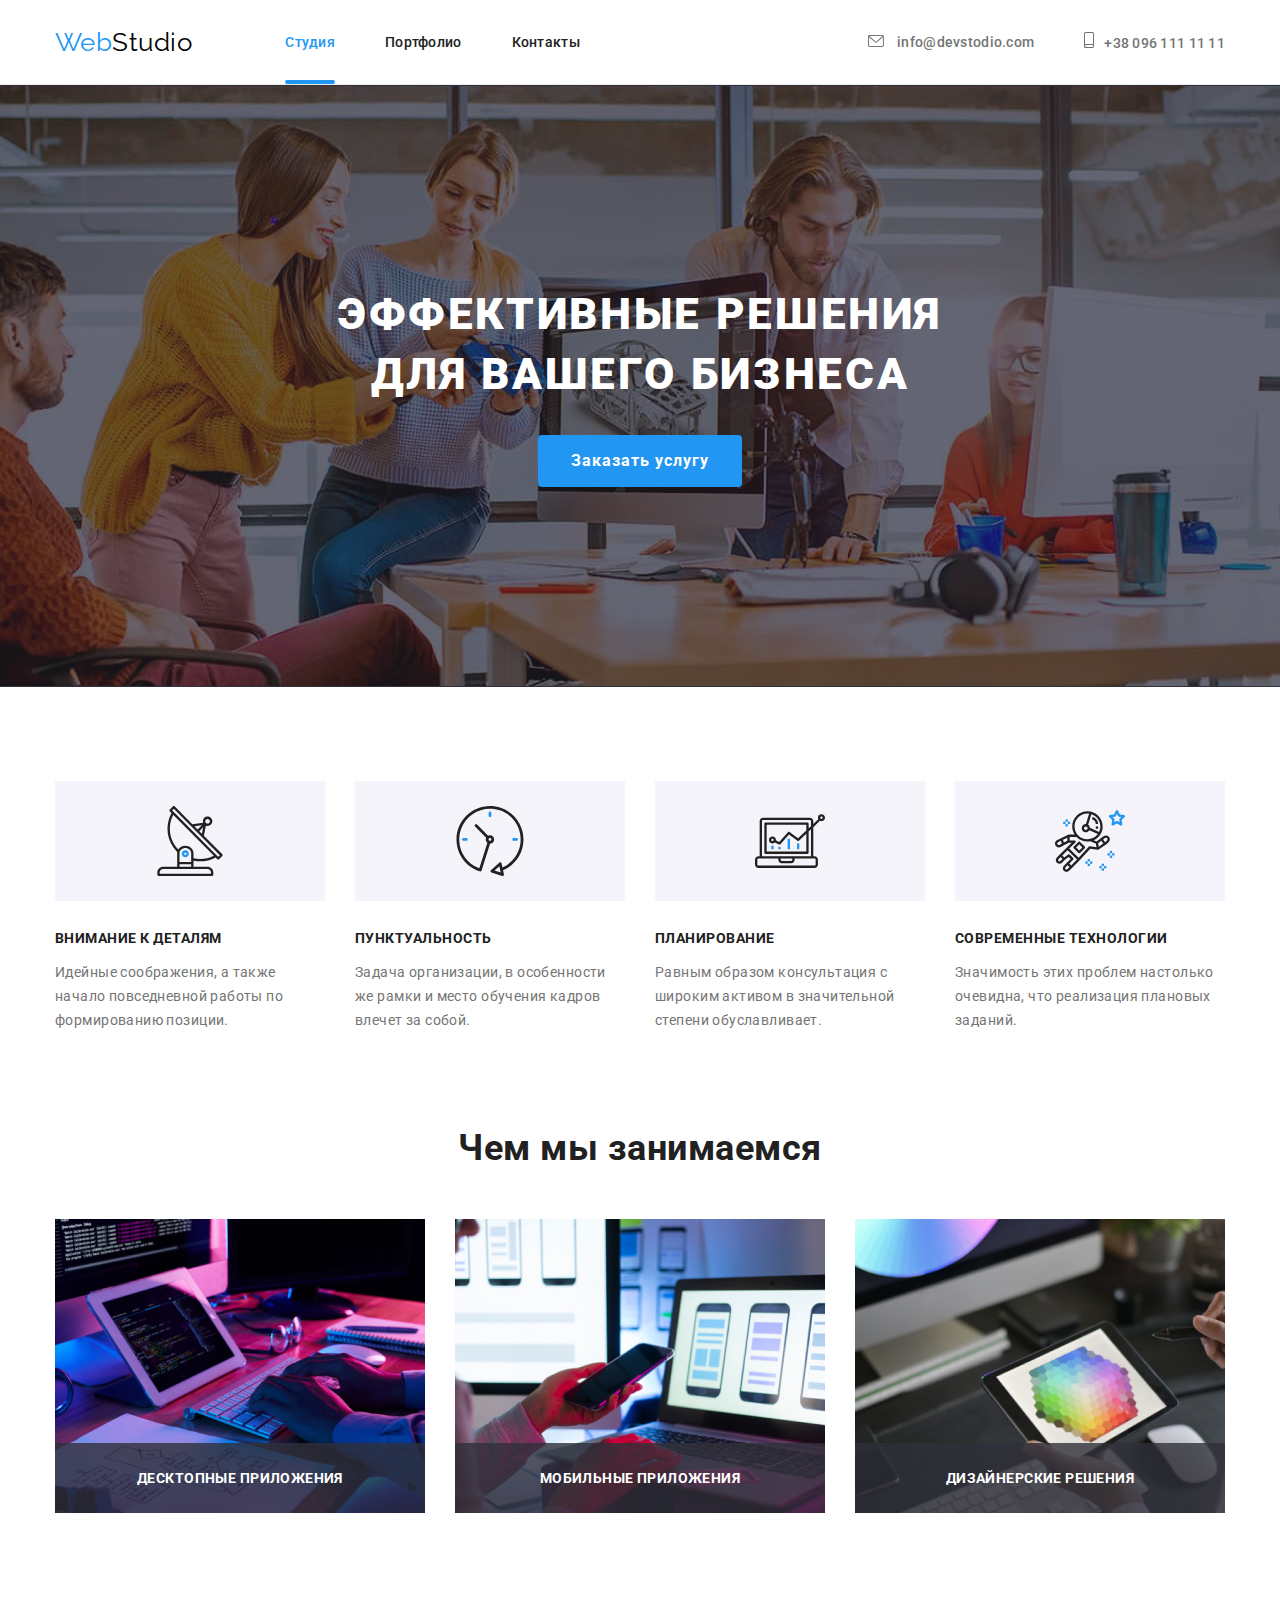
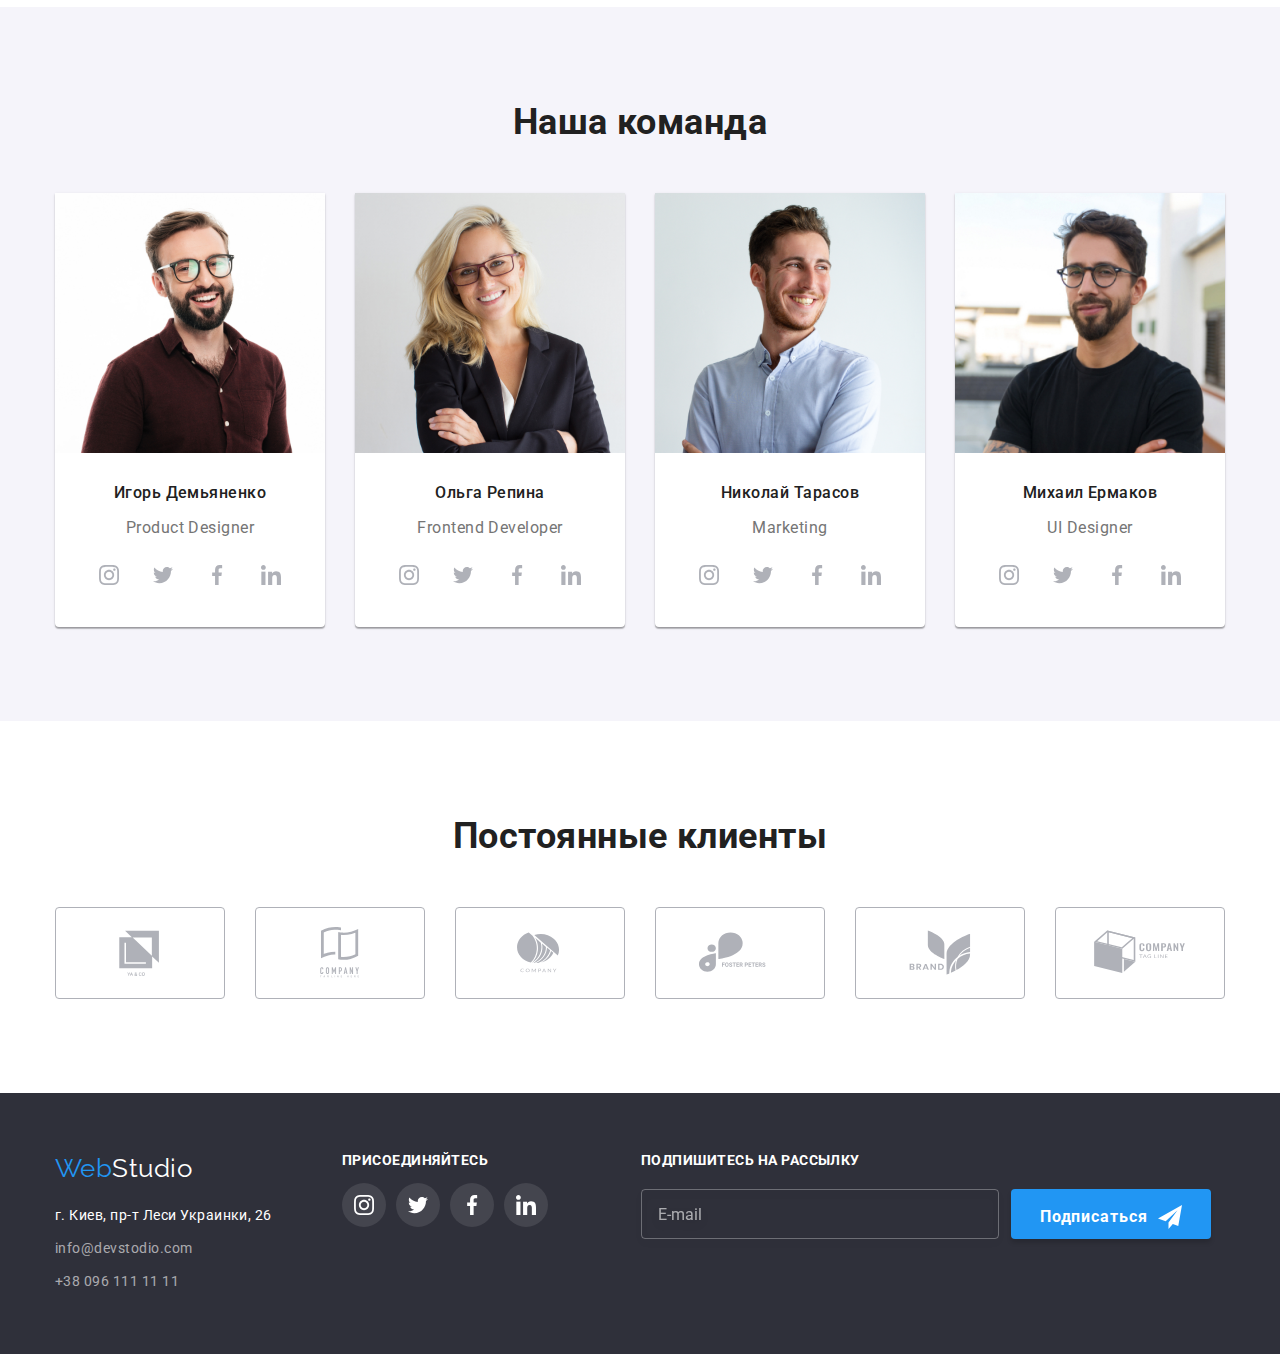
==== index.html @ 355498ec "+base +utils" ====
<!DOCTYPE html>
<html lang="ru">
  <head>
    <meta charset="UTF-8" />
    <meta name="viewport" content="width=device-width, initial-scale=1.0" />
    <title>Web Studio (Version 2.1)</title>
    <link href="https://fonts.googleapis.com/css2?family=Raleway:wght@700&family=Roboto:wght@400;500;700;900&display=swap"
      rel="stylesheet">
      <link rel="stylesheet" href="https://cdnjs.cloudflare.com/ajax/libs/modern-normalize/1.0.0/modern-normalize.min.css">
    <link rel="stylesheet" href="./css/main.min.css" />
  </head>

  <body>
    <header>
      <div class="container header-container">
      <nav class="header-menu">
        <a href="" class="logo">
          <span>Web</span>Studio
        </a>
        
        <ul class="site-nav list">
          <li class="site-nav-link nav-item"><a href="./index.html" class="current">Студия</a></li>
          <li class="site-nav-link nav-item"><a href="./portfolio.html">Портфолио</a></li>
          <li class="site-nav-link nav-item"><a href="">Контакты</a></li>
        </ul>
      </nav>

    <ul class="contacts list">
        <li class="site-nav-link mail">             
          <a class="contacts-link" href="malito:info@devstodio.com"><svg class="icon-envelope">
              <use href="./images/sprite.svg#icon-envelope"></use>
            </svg> info@devstodio.com</a>
               </li>
        <li class= "site-nav-link">          
                 <a class="contacts-link" href="tel:+380961111111"><svg class="icon-smartphone">
                  <use href="./images/sprite.svg#icon-smartphone"></use>
                </svg>+38 096 111 11 11</a></li>
      </ul>
    </div>
    </header>

    <main>      
        <section class="hero">
        <h1 class="hero-title">Эффективные решения для вашего бизнеса</h1>
        <button type="button" class="button" data-modal-open>Заказать услугу</button>
      </section>
      

      <section class="section">
        <div class="container">
        <ul class="card-set list">
          <li class="benefits-item">
            <div class="icon-box-benefits">
            <img class="benefits-icon" src="./images/benefits/antenna.svg">
            </div>
            <h3 class="section-title1">Внимание к деталям</h3>
            <p class="p-benefits">
              Идейные соображения, а также начало повседневной работы по
              формированию позиции.
            </p>
          </li>
          <li class="benefits-item">
            <div class="icon-box-benefits">
             <img class="benefits-icon" src="./images/benefits/clock.svg">
            </div>
            <h3 class="section-title1">Пунктуальность</h3>
            <p class="p-benefits">
              Задача организации, в особенности же рамки и место обучения кадров
              влечет за собой.
            </p>
          </li>
          <li class="benefits-item">
            <div class="icon-box-benefits">
             <img class="benefits-icon" src="./images/benefits/diagram.svg">
            </div>
            <h3 class="section-title1">Планирование</h3>
            <p class="p-benefits">
              Равным образом консультация с широким активом в значительной
              степени обуславливает.
            </p>
          </li>
          <li class="benefits-item">
            <div class="icon-box-benefits">
             <img class="benefits-icon" src="./images/benefits/astronaut.svg">
            </div>
            <h3 class="section-title1">Современные технологии</h3>
            <p class="p-benefits">
              Значимость этих проблем настолько очевидна, что реализация
              плановых заданий.
            </p>
          </li>
        </ul>
      </div>
      </section>

      <section class="section section-about">
        <div class="container">
        <h2 class="section-title">Чем мы занимаемся</h2>
        <ul class="card-set list">
          
          <li class="about-item">
            <img
              src="./images/about/box1.jpg"
              alt="Набирает код"
              width="370"
              height="294"
            />
            <p class="label-about">Десктопные приложения</p>
          </li>
          
          
          
          <li class="about-item">            
            <img
              src="./images/about/box2.jpg"
              alt="Держит телефон"
              width="370"
              height="294"
            />
            <p class="label-about">Мобильные приложения</p>
          </li>
          

          
          <li class="about-item">
            <img
              src="./images/about/box3.jpg"
              alt="Планшет"
              width="370"
              height="294"
            />
            <p class="label-about">Дизайнерские решения</p>
          </li>
          
        </ul>
        </div>
      </section>

      
      <section class="section section-team">
        <div class="our-team container">        
        <h2 class="section-title-team">Наша команда</h2>
        <ul class="card-set list">
          <li class="team-item">
            <img
              src="./images/ourteam/teamcard1.jpg"
              alt="И. Демьяненко"
              width="270"
              height="260"
            />
            <div class="name-list"><h3 class="name" >Игорь Демьяненко</h3>
            <p>Product Designer</p>
            
            <ul class="social-list list">
              <li class="social-list-item"> 
                <a href="" class="social-list-link">
                  <svg class="social-list-icon">
                    <use href="./images/sprite.svg#icon-instagram"></use>
                  </svg>
                </a>
             </li>

              <li class="social-list-item">
                <a href="" class="social-list-link">
                  <svg class="social-list-icon">
                    <use href="./images/sprite.svg#icon-twitter"></use>
                  </svg>
                </a>
              </li>

                <li class="social-list-item">
                  <a href="" class="social-list-link">
                    <svg class="social-list-icon">
                      <use href="./images/sprite.svg#icon-facebook"></use>
                    </svg>
                  </a>
                </li>

                  <li class="social-list-item">
                    <a href="" class="social-list-link">
                      <svg class="social-list-icon">
                        <use href="./images/sprite.svg#icon-linkedin"></use>
                      </svg>
                    </a>
                  </li>
            </ul>

            </div>
          </li>
          <li class="team-item">
            <img
              src="./images/ourteam/teamcard2.jpg"
              alt="О. Репина"
              width="270"
              height="260"
            />
            <div class="name-list"><h3 class="name">Ольга Репина</h3>
            <p>Frontend Developer</p>
            <ul class="social-list list">
              <li class="social-list-item">
                <a href="" class="social-list-link">
                  <svg class="social-list-icon">
                    <use href="./images/sprite.svg#icon-instagram"></use>
                  </svg>
                </a>
              </li>
            
              <li class="social-list-item">
                <a href="" class="social-list-link">
                  <svg class="social-list-icon">
                    <use href="./images/sprite.svg#icon-twitter"></use>
                  </svg>
                </a>
              </li>
            
              <li class="social-list-item">
                <a href="" class="social-list-link">
                  <svg class="social-list-icon">
                    <use href="./images/sprite.svg#icon-facebook"></use>
                  </svg>
                </a>
              </li>
            
              <li class="social-list-item">
                <a href="" class="social-list-link">
                  <svg class="social-list-icon">
                    <use href="./images/sprite.svg#icon-linkedin"></use>
                  </svg>
                </a>
              </li>
            </ul>
            </div>
          </li>
          <li class="team-item">
            <img
              src="./images/ourteam/teamcard3.jpg"
              alt="Н. Тарасов"
              width="270"
              height="260"
            />
            <div class="name-list"><h3 class="name">Николай Тарасов</h3>
            <p>Marketing</p>
            <ul class="social-list list">
              <li class="social-list-item">
                <a href="" class="social-list-link">
                  <svg class="social-list-icon">
                    <use href="./images/sprite.svg#icon-instagram"></use>
                  </svg>
                </a>
              </li>
            
              <li class="social-list-item">
                <a href="" class="social-list-link">
                  <svg class="social-list-icon">
                    <use href="./images/sprite.svg#icon-twitter"></use>
                  </svg>
                </a>
              </li>
            
              <li class="social-list-item">
                <a href="" class="social-list-link">
                  <svg class="social-list-icon">
                    <use href="./images/sprite.svg#icon-facebook"></use>
                  </svg>
                </a>
              </li>
            
              <li class="social-list-item">
                <a href="" class="social-list-link">
                  <svg class="social-list-icon">
                    <use href="./images/sprite.svg#icon-linkedin"></use>
                  </svg>
                </a>
              </li>
            </ul>
            </div>
          </li>
          <li class="team-item">
            <img src="./images/ourteam/teamcard4.jpg" alt="М. Ермаков" width="270" />
            <div class="name-list"><h3 class="name">Михаил Ермаков</h3>
            <p>UI Designer</p>
            <ul class="social-list list">
              <li class="social-list-item">
                <a href="" class="social-list-link">
                  <svg class="social-list-icon">
                    <use href="./images/sprite.svg#icon-instagram"></use>
                  </svg>
                </a>
              </li>
            
              <li class="social-list-item">
                <a href="" class="social-list-link">
                  <svg class="social-list-icon">
                    <use href="./images/sprite.svg#icon-twitter"></use>
                  </svg>
                </a>
              </li>
            
              <li class="social-list-item">
                <a href="" class="social-list-link">
                  <svg class="social-list-icon">
                    <use href="./images/sprite.svg#icon-facebook"></use>
                  </svg>
                </a>
              </li>
            
              <li class="social-list-item">
                <a href="" class="social-list-link">
                  <svg class="social-list-icon">
                    <use href="./images/sprite.svg#icon-linkedin"></use>
                  </svg>
                </a>
              </li>
            </ul>
            </div>
          </li>
        </ul>
      </div>
      </section>

      <section class="section clients">
        <div class="container">
          <h2 class="section-title">Постоянные клиенты</h2>
          
          <div class="clients-logo">
              <a href="" class="link link-clients">
                <svg class="icon-logo-clients">
                  <use href="./images/sprite.svg#icon-logo"></use>
                </svg>
              </a>
            
              <a href="" class="link link-clients">
                <svg class="icon-logo-clients">
                  <use href="./images/sprite.svg#icon-logo-1"></use>
                </svg>
              </a>

              <a href="" class="link link-clients">
                <svg class="icon-logo-clients">
                  <use href="./images/sprite.svg#icon-logo-2"></use>
                </svg>
              </a>

              <a href="" class="link link-clients">
                <svg class="icon-logo-clients">
                  <use href="./images/sprite.svg#icon-logo-3"></use>
                </svg>
              </a>

              <a href="" class="link link-clients">
                <svg class="icon-logo-clients">
                  <use href="./images/sprite.svg#icon-logo-4"></use>
                </svg>
              </a>

              <a href="" class="link link-clients">
                <svg class="icon-logo-clients">
                  <use href="./images/sprite.svg#icon-logo-5"></use>
                </svg>
              </a>
          </div>
        </div>
      </section>
    
    </main>

    <footer class="footer">
      <div class="container container-footer">     
       
        <div class="footer-contacts">     
        <a href="" class="logo-footer">
        <span>Web</span>Studio
    </a>
      <address class="contacts-footer">
        <a href="https://goo.gl/maps/frjreKLphZ5ABXnr6" target="_blank" class="map">г. Киев, пр-т Леси Украинки, 26</a> 
        <a href="mailto:info@devstodio.com" class="mail mail-footer" >info@devstodio.com</a> 
        <a href="tel:+380961111111" class="tel">+38 096 111 11 11</a>
      </address>  
      </div>

      <div class="join">
        <h3 class="section-title1 title-footer">Присоединяйтесь</h3>

        <ul class="social-list list">
          <li class="social-list-item">
            <a href="" class="social-list-link social-list-link-dark">
              <svg class="social-list-icon social-list-icon-dark">
                <use href="./images/sprite.svg#icon-instagram"></use>
              </svg>
            </a>
          </li>
        
          <li class="social-list-item">
            <a href="" class="social-list-link social-list-link-dark">
              <svg class="social-list-icon social-list-icon-dark">
                <use href="./images/sprite.svg#icon-twitter"></use>
              </svg>
            </a>
          </li>
        
          <li class="social-list-item">
            <a href="" class="social-list-link social-list-link-dark">
              <svg class="social-list-icon social-list-icon-dark">
                <use href="./images/sprite.svg#icon-facebook"></use>
              </svg>
            </a>
          </li>
        
          <li class="social-list-item">
            <a href="" class="social-list-link social-list-link-dark">
              <svg class="social-list-icon social-list-icon-dark">
                <use href="./images/sprite.svg#icon-linkedin"></use>
              </svg>
            </a>
          </li>
        </ul>
      </div>

    <div class="sign">
      <form action="#" class="sign-form">
        <p class="sign-title title-footer section-title1 ">Подпишитесь на рассылку</p>
          
        <div class="wrapper-sign-input-btn">
        <input type="email" name="user-email" class="sign-form-input" placeholder="E-mail" required minlength="2">

        <button type="submit" class="sign-form-btn"><span class="sign-form-btn-wrapper">Подписаться
        <svg class="sign-icon">
          <use href="./images/sprite.svg#icon-send"></use>
        </svg>
        </span>
        </button>   
        </div>
      </form>

    </div>
    </div>  
  </footer>

<div class="backdrop is-hidden" data-modal>
  <div class="modal">
    <button type="button" class="modal-close-btn" data-modal-close>
      <svg class="icon-close">
        <use href="./images/sprite.svg#icon-closeblack"></use>
      </svg>
    </button>

    <form action="#" class="modal-form">
      <p class="modal-form-title">Оставьте свои данные, мы вам перезвоним</p>
      
      <label class="modal-form-field">
        Имя
        <span class="modal-form-input-wrapper">
        <input type="text" name="user-name" class="modal-form-input" required
                            minlength="2">
        <svg class="modal-form-icon">
          <use href="./images/sprite.svg#icon-person-black"></use>
        </svg>
        </span>
      </label>

        <label class="modal-form-field">
          Телефон
          <span class="modal-form-input-wrapper">
          <input type="tel" name="user-tel" class="modal-form-input" pattern="[0-9]{3}-[0-9]{3}-[0-9]{2}-[0-9]{2}" title="096-999-99-99" required>
          <svg class="modal-form-icon">
            <use href="./images/sprite.svg#icon-phone-black"></use>
          </svg>
          </span>         
        </label>

        <label class="modal-form-field">
          Почта
          <span class="modal-form-input-wrapper">
          <input type="email" name="user-mail" class="modal-form-input" required>
          <svg class="modal-form-icon">
            <use href="./images/sprite.svg#icon-email-black"></use>
          </svg>
          </span>
        </label>

        <label class="modal-form-field"> 
          Комментарий
          <textarea name="user-comment" class="modal-form-comment" placeholder="Введите текст"></textarea>
        </label>

        <input type="checkbox" name="user-policy" class="modal-form-check visually-hidden" id="user-policy" required>
        <label for="user-policy" class="modal-form-checkbox-desc">Соглашаюсь с рассылкой и принимаю <a href="" class="modal-form-checkbox-link">Условия договора</a></label>

        <button type="submit" class="modal-form-btn">Отправить</button>
 
    </form>
  </div>
</div>

  <script src="./js/modal.js"></script>

  </body>
</html>
---- css/main.min.css ----
:root{--primary-text-color: #757575;--title-text-color: #212121;--accent-color: #2196f3;--white-color-text: #ffffff;--primary-bg: #ffffff;--secondary-bg: #f5f4fa;--dark-bg: #2f303a}.visually-hidden{position:absolute !important;clip:rect(1px 1px 1px 1px);clip:rect(1px, 1px, 1px, 1px);padding:0 !important;border:0 !important;height:1px !important;width:1px !important;overflow:hidden}html{box-sizing:border-box}*,*::after,*::before{box-sizing:inherit}h1,h2,h3,h4,h5,h6,p{margin-top:0}p{margin-bottom:20px}p:last-child{margin-bottom:0}ul,ol{margin-top:0;margin-bottom:0;padding-left:0}img{display:block;max-width:100%;height:auto}body{background-color:var(--primary-bg);color:var(--title-text-color);font-family:"Roboto", sans-serif;letter-spacing:0.03em;text-decoration:none;margin:0}.link{text-decoration:none}.list{list-style:none;padding:0;margin:0}.section{color:var(--primary-text-color);padding-bottom:94px;padding-top:94px}.container{margin-left:auto;margin-right:auto;width:1200px;padding-left:15px;padding-right:15px}header{background-color:var(--white-color-text);border-bottom:1px solid #ececec}.header-container{display:flex;align-items:center}.header-menu{display:flex;align-items:center}.logo{display:inline-block;margin-right:93px;padding-top:24px;padding-bottom:24px;color:#000000;font-family:"Raleway", sans-serif;font-size:26px;line-height:1.19;text-decoration:none}span{color:var(--accent-color)}.list a{list-style:none;text-decoration:none}.site-nav{display:flex}.site-nav a{color:var(--title-text-color);font-style:normal;font-weight:500;font-size:14px;line-height:1.14;letter-spacing:0.02em;text-decoration:none;transition:color 250ms cubic-bezier(0.4, 0, 0.2, 1)}.site-nav-link{padding-top:32px;padding-bottom:32px;position:relative}.nav-item:not(:last-child){margin-right:50px}.current::after{content:"";display:block;position:absolute;width:100%;height:4px;left:0;bottom:-34px;background:var(--accent-color);border-radius:2px}.site-nav .current{color:var(--accent-color);position:relative}.site-nav a:hover,.site-nav a:focus{color:var(--accent-color)}.contacts{display:flex;align-items:center;margin-left:auto}.mail{margin-right:50px}.contacts-link{color:var(--primary-text-color);font-weight:500;font-size:14px;line-height:1.14;letter-spacing:0.02em;text-decoration:none;transition:color 250ms cubic-bezier(0.4, 0, 0.2, 1)}.contacts-link:hover,.contacts-link:focus{color:var(--accent-color)}.icon-smartphone{margin-right:10px;width:10px;height:16px;fill:currentColor}.icon-envelope{margin-right:10px;width:16px;height:12px;fill:currentColor}.hero{background-color:var(--dark-bg);background-image:linear-gradient(0deg, rgba(47,48,58,0.4), rgba(47,48,58,0.4)),url(../images/imgbghero.jpg);background-repeat:no-repeat;background-position:center;color:var(--white-color-text);font-weight:900;font-size:44px;line-height:1.36;text-align:center;letter-spacing:0.06em;text-transform:uppercase;padding-top:200px;padding-bottom:200px}.hero-title{font-weight:900;font-size:44px;line-height:1.36;display:inline-flex;margin-top:0px;margin-bottom:30px;width:696px;letter-spacing:0.06em}.button{color:var(--white-color-text);background-color:var(--accent-color);font-family:inherit;font-weight:700;font-size:16px;line-height:1.87;display:block;margin:0 auto;align-items:center;text-align:center;letter-spacing:0.06em;cursor:pointer;border:1px solid transparent;border-radius:4px;padding:10px 32px}.icon-box-benefits{display:flex;align-items:center;justify-content:center;width:270px;height:120px;background-color:#f5f4fa;margin-bottom:30px}.benefits-icon{width:70px;height:70px}.card-set{display:flex;flex-wrap:wrap;margin-left:-30px;margin-top:-30px;padding:0;list-style:none}.benefits-item{margin-left:30px;margin-top:30px;flex-basis:calc((100% - 120px) / 4)}.section{color:var(--primary-text-color);padding-bottom:94px;padding-top:94px}.about-item{flex-basis:calc((100% - 90px) / 3);position:relative;margin-left:30px;margin-top:30px}.label-about{display:flex;align-items:center;justify-content:center;width:100%;height:70px;background:rgba(47,48,58,0.8);bottom:0;position:absolute;font-family:"Roboto";font-style:normal;font-weight:bold;font-size:14px;line-height:16px;text-align:center;letter-spacing:0.03em;text-transform:uppercase;color:var(--white-color-text)}.section-about{padding-top:0}.section-title1{color:var(--title-text-color);font-weight:700;font-size:14px;line-height:1.14;text-transform:uppercase}.team-item{margin-left:30px;margin-top:30px;flex-basis:calc((100% - 120px) / 4);background-color:#fff;box-shadow:0px 1px 3px rgba(0,0,0,0.12),0px 1px 1px rgba(0,0,0,0.14),0px 2px 1px rgba(0,0,0,0.2);border-radius:0px 0px 4px 4px}.p-benefits{font-family:"Roboto";font-size:14px;line-height:1.71;margin-bottom:0;letter-spacing:0.03em}.section-title,.section-title-team{color:var(--title-text-color);font-weight:700;font-size:36px;line-height:1.17;text-align:center;margin-bottom:50px}.section-team{background-color:var(--secondary-bg)}.name{color:var(--title-text-color);font-weight:500;font-size:16px;line-height:1.19;text-align:center}.our-team p{font-size:16px;line-height:1.19;text-align:center;margin-bottom:16px}.name-list{padding-top:30px;padding-bottom:30px}.social-list{display:flex;justify-content:center}.social-list-item{width:44px;height:44px}.social-list-item:not(:last-child){margin-right:10px}.social-list-link{display:flex;justify-content:center;align-items:center;width:44px;height:44px;border-radius:50%;background-color:#ffffff;transition:background-color 250ms cubic-bezier(0.4, 0, 0.2, 1)}.social-list-icon{width:20px;height:20px;fill:#afb1b8}.social-list-link:hover,.social-list-link:focus{background-color:var(--accent-color)}.social-list-link:hover .social-list-icon,.social-list-link:focus .social-list-icon{fill:var(--white-color-text)}.clients-logo{display:flex;justify-content:space-between}.icon-logo-clients{display:flex;width:170px;height:92px;align-items:center;border:1px solid #afb1b8;box-sizing:border-box;border-radius:4px;fill:#afb1b8;padding:16px 32px;transition:border-color 250ms cubic-bezier(0.4, 0, 0.2, 1),fill 250ms cubic-bezier(0.4, 0, 0.2, 1)}.link-clients:hover .icon-logo-clients,.link-clients:focus .icon-logo-clients{fill:var(--accent-color);border:1px solid var(--accent-color)}.footer{background-color:var(--dark-bg);color:var(--white-color-text);padding-top:60px;padding-bottom:60px}.container-footer{display:flex}.footer-contacts{margin-right:70px}.map{color:#ffffff}.contacts-footer a{font-size:14px;line-height:1.71;text-decoration:none;font-style:normal;list-style:none;display:block}.mail,.tel{color:rgba(255,255,255,0.6)}.mail-footer{margin-bottom:9px;margin-top:9px}.logo-footer{display:inline-block;margin-bottom:20px;color:var(--white-color-text);font-family:"Raleway", sans-serif;font-size:26px;line-height:1.19;text-decoration:none}.title-footer{color:var(--white-color-text)}.social-list-link-dark{background:rgba(255,255,255,0.1);transition:background-color 250ms cubic-bezier(0.4, 0, 0.2, 1)}.social-list-icon-dark{fill:#ffffff}.sign{margin-left:93px}.sign-forum{display:flex;align-items:center;justify-content:center}.sign-form-input{width:358px;height:50px;background-color:transparent;border:1px solid rgba(255,255,255,0.3);box-sizing:border-box;filter:drop-shadow(0px 4px 4px rgba(0,0,0,0.15));border-radius:4px;padding-left:16px;color:rgba(255,255,255,0.6);cursor:pointer;transition:border-color 250ms cubic-bezier(0.4, 0, 0.2, 1)}.sign-form-input::placeholder{color:rgba(255,255,255,0.6)}.sign-form-input:focus{outline:none;border-color:var(--accent-color)}.sign-form-btn{width:200px;height:50px;background:var(--accent-color);box-shadow:0px 4px 4px rgba(0,0,0,0.15);border-radius:4px;border-color:transparent;cursor:pointer;margin-left:12px}.wrapper-sign-input-btn{display:flex;align-items:center;justify-content:center}.sign-form-btn-wrapper{font-family:"Roboto";font-weight:bold;font-size:16px;line-height:1.87;letter-spacing:0.06em;color:#ffffff;padding:10px;display:flex;align-items:center;justify-content:center}.sign-icon{width:24px;height:24px;fill:#ffffff;margin-left:10px}.button-item:not(:last-child){margin-right:8px}.filter{list-style:none;margin-bottom:50px;display:flex;justify-content:center}.examples-item{margin-left:30px;margin-top:30px;flex-basis:calc((100% - 90px) / 3);transition:filter 250ms cubic-bezier(0.4, 0, 0.2, 1)}.examples-item:hover,.examples-item:focus{filter:drop-shadow(0px 4px 4px rgba(0,0,0,0.25))}.examples-text{padding:24px 20px;background:#ffffff;border:1px solid #eeeeee;box-sizing:border-box;border-top:none}.button-filter{padding:6px 22px;font-family:Roboto;font-style:normal;color:var(--title-text-color);background-color:var(--secondary-bg);font-weight:500;font-size:16px;line-height:1.62;text-align:center;letter-spacing:0.03em;border-radius:4px;border:1px solid transparent;cursor:pointer;transition:background-color 250ms cubic-bezier(0.4, 0, 0.2, 1),filter 250ms cubic-bezier(0.4, 0, 0.2, 1)}.button-filter:hover,.button-filter:focus{color:var(--white-color-text);background-color:var(--accent-color)}.button-filter:hover,.button-filter:focus{filter:drop-shadow(0px 4px 4px rgba(0,0,0,0.25))}.examples-title{color:var(--title-text-color);font-weight:700;font-size:18px;line-height:2;letter-spacing:0.06em;margin:0}.p-title{color:var(--primary-text-color);font-size:16px;line-height:1.87}.examples-wrapper{position:relative;overflow:hidden}.overlay-examples{position:absolute;top:0;left:0;width:100%;height:100%;overflow:auto;padding:63px 24px;font-size:18px;line-height:1.56;letter-spacing:0.03em;transform:translateY(100%);transition:transform 250ms linear;color:#ffffff;background:rgba(33,150,243,0.9)}.examples-wrapper-list:hover .overlay-examples,.examples-wrapper-list:focus .overlay-examples{transform:translateY(0%)}.backdrop{position:fixed;top:0;left:0;z-index:100;width:100vw;height:100vh;background:rgba(0,0,0,0.2);transition:opacity 250ms cubic-bezier(0.4, 0, 0.2, 1),visibility 250ms cubic-bezier(0.4, 0, 0.2, 1)}.modal{position:absolute;top:50%;left:50%;transform:translate(-50%, -50%);width:528px;min-height:581px;padding:40px;background:#ffffff;box-shadow:0px 1px 3px rgba(0,0,0,0.12),0px 1px 1px rgba(0,0,0,0.14),0px 2px 1px rgba(0,0,0,0.2);border-radius:4px}.modal-close-btn{position:absolute;top:8px;right:8px;width:30px;height:30px;border-radius:50%;border:1px solid rgba(0,0,0,0.1);background-color:transparent;cursor:pointer;padding:0;filter:drop-shadow(0px 4px 4px rgba(0,0,0,0.25));display:flex;align-items:center;justify-content:center}.icon-close{width:18px;height:18px;transition:fill 250ms cubic-bezier(0.4, 0, 0.2, 1)}.icon-close:hover,.icon-close:focus{fill:var(--accent-color)}.is-hidden{opacity:0;visibility:hidden;pointer-events:none}.modal-form-title{font-weight:bold;font-size:20px;line-height:23px;text-align:center;letter-spacing:0.03em;margin-bottom:12px;color:#212121}.modal-form-field{font-size:12px;line-height:14px;letter-spacing:0.01em;color:#757575}.modal-form-input-wrapper{position:relative;display:block;margin-top:4px;margin-bottom:10px}.modal-form-icon{position:absolute;top:50%;left:12px;transform:translateY(-50%);width:18px;height:18px;transition:fill 250ms cubic-bezier(0.4, 0, 0.2, 1)}.modal-form-input:focus+.modal-form-icon{fill:var(--accent-color)}.modal-form{display:flex;flex-direction:column}.modal-form-input{width:100%;height:40px;padding-left:42px;border:1px solid rgba(33,33,33,0.2);box-sizing:border-box;filter:drop-shadow(0px 4px 4px rgba(0,0,0,0.25)),drop-shadow(0px 4px 4px rgba(0,0,0,0.25));border-radius:4px;transition:border-color 250ms cubic-bezier(0.4, 0, 0.2, 1);cursor:pointer}.modal-form-input:focus{outline:none;border-color:var(--accent-color)}.modal-form-comment{width:100%;min-width:448px;height:120px;margin-top:6px;padding:15px;border:1px solid rgba(33,33,33,0.2);border-radius:4px;resize:none;margin-bottom:20px;transition:border-color 250ms cubic-bezier(0.4, 0, 0.2, 1);cursor:pointer}.modal-form-comment::placeholder{font-size:14px;line-height:16px;letter-spacing:0.01em;color:rgba(117,117,117,0.5)}.modal-form-comment:focus{outline:none;border-color:var(--accent-color)}.modal-form-checkbox-desc{font-size:14px;line-height:1.71;letter-spacing:0.03em;color:#757575}.modal-form-checkbox-link{color:var(--accent-color)}.modal-form-checkbox-desc::before{display:inline-block;vertical-align:middle;content:"";width:16px;height:15px;border:1.5px solid #212121;cursor:pointer;margin-right:7px;border-radius:2px}.modal-form-check:checked+.modal-form-checkbox-desc::before{background-image:url(../images/iconcheck.svg);border:var(--accent-color)}.modal-form-check:focus+.modal-form-checkbox-desc::before{border-color:#2196f3}.modal-form-btn{align-self:center;width:200px;height:50px;padding:10px 55px;font-weight:bold;margin-top:30px;cursor:pointer;font-size:16px;line-height:1.87;letter-spacing:0.06em;background:var(--accent-color);border-color:transparent;box-shadow:0px 4px 4px rgba(0,0,0,0.15);border-radius:4px;color:var(--white-color-text);transition:background-color 250ms cubic-bezier(0.4, 0, 0.2, 1)}.modal-form-btn:hover,.modal-form-btn:focus{background-color:var(--accent-color);color:#ffffff}
/*# sourceMappingURL=main.min.css.map */
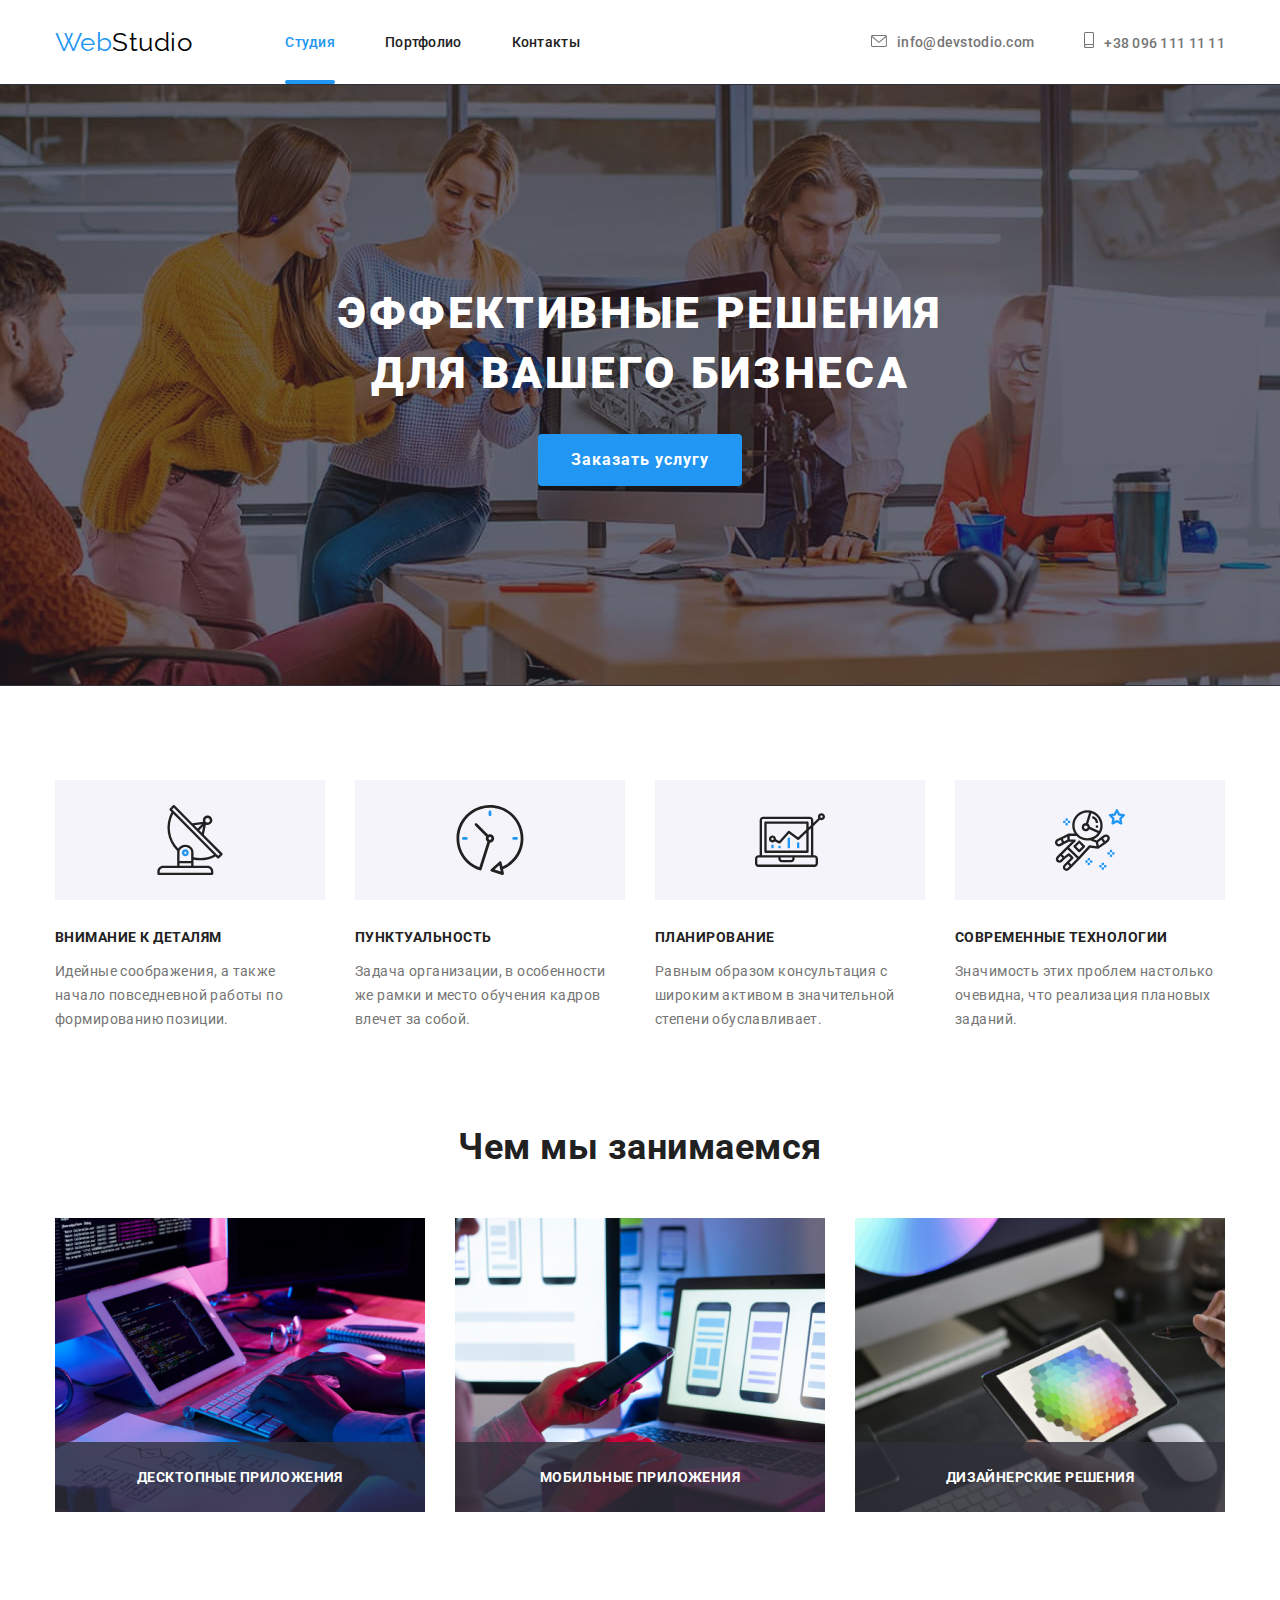
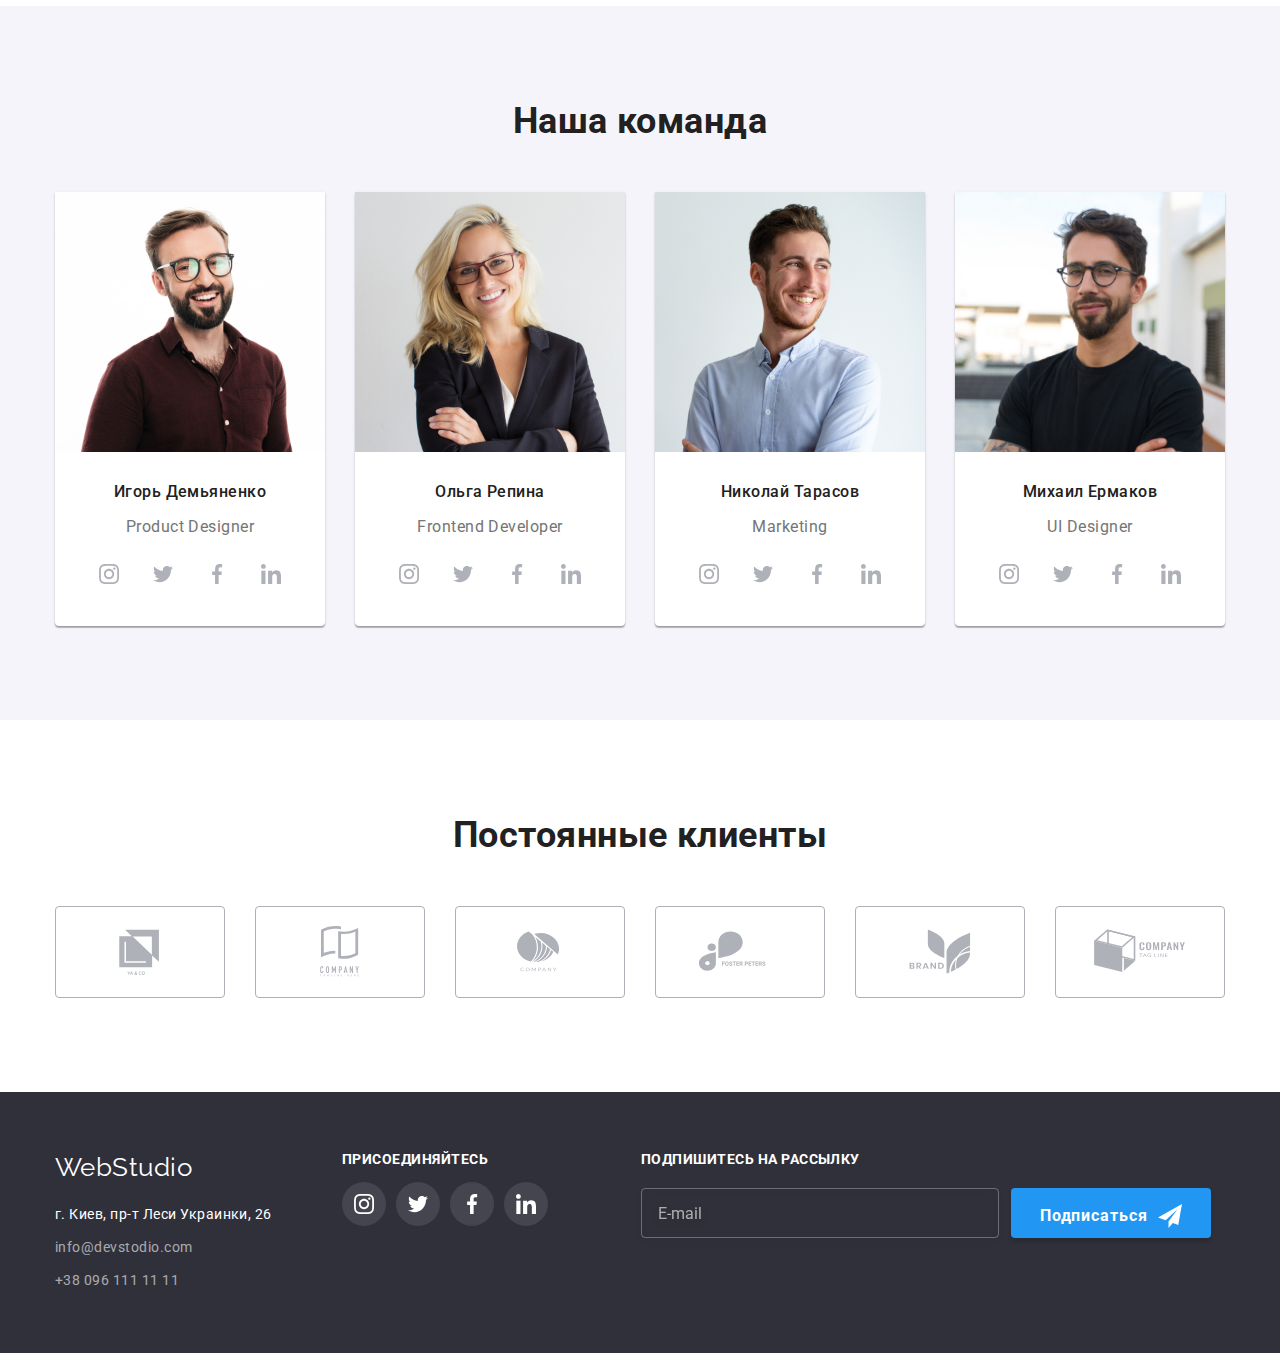
==== commit aef708d9: "+BEM header" ====
--- a/index.html
+++ b/index.html
@@ -11,28 +11,28 @@
   </head>
 
   <body>
-    <header>
-      <div class="container header-container">
-      <nav class="header-menu">
+    <header class="page-header">
+      <div class="container page-header__container">
+      <nav class="page-header__menu">
         <a href="" class="logo">
-          <span>Web</span>Studio
+          <span class="logo__span">Web</span>Studio
         </a>
         
         <ul class="site-nav list">
-          <li class="site-nav-link nav-item"><a href="./index.html" class="current">Студия</a></li>
-          <li class="site-nav-link nav-item"><a href="./portfolio.html">Портфолио</a></li>
-          <li class="site-nav-link nav-item"><a href="">Контакты</a></li>
+          <li class="site-nav__link site-nav__item"><a class="site-nav__menu site-nav__menu--active" href="./index.html">Студия</a></li>
+          <li class="site-nav__link site-nav__item"><a class="site-nav__menu" href="./portfolio.html">Портфолио</a></li>
+          <li class="site-nav__link site-nav__item"><a class="site-nav__menu" href="">Контакты</a></li>
         </ul>
       </nav>
 
     <ul class="contacts list">
-        <li class="site-nav-link mail">             
-          <a class="contacts-link" href="malito:info@devstodio.com"><svg class="icon-envelope">
+        <li class="site-nav__link contacts__mail">             
+          <a class="contacts__link" href="malito:info@devstodio.com"><svg class="contacts__icon-envelope">
               <use href="./images/sprite.svg#icon-envelope"></use>
-            </svg> info@devstodio.com</a>
+            </svg>info@devstodio.com</a>
                </li>
-        <li class= "site-nav-link">          
-                 <a class="contacts-link" href="tel:+380961111111"><svg class="icon-smartphone">
+        <li class= "site-nav__link">          
+                 <a class="contacts__link" href="tel:+380961111111"><svg class="contacts__icon-smartphone">
                   <use href="./images/sprite.svg#icon-smartphone"></use>
                 </svg>+38 096 111 11 11</a></li>
       </ul>
@@ -42,7 +42,7 @@
     <main>      
         <section class="hero">
         <h1 class="hero-title">Эффективные решения для вашего бизнеса</h1>
-        <button type="button" class="button" data-modal-open>Заказать услугу</button>
+        <button type="button" class="button-hero" data-modal-open>Заказать услугу</button>
       </section>
       
 
@@ -149,12 +149,12 @@
               height="260"
             />
             <div class="name-list"><h3 class="name" >Игорь Демьяненко</h3>
-            <p>Product Designer</p>
+            <p class="our-team-position">Product Designer</p>
             
             <ul class="social-list list">
               <li class="social-list-item"> 
                 <a href="" class="social-list-link">
-                  <svg class="social-list-icon">
+                  <svg class="social-list-link-icon">
                     <use href="./images/sprite.svg#icon-instagram"></use>
                   </svg>
                 </a>
@@ -162,7 +162,7 @@
 
               <li class="social-list-item">
                 <a href="" class="social-list-link">
-                  <svg class="social-list-icon">
+                  <svg class="social-list-link-icon">
                     <use href="./images/sprite.svg#icon-twitter"></use>
                   </svg>
                 </a>
@@ -170,7 +170,7 @@
 
                 <li class="social-list-item">
                   <a href="" class="social-list-link">
-                    <svg class="social-list-icon">
+                    <svg class="social-list-link-icon">
                       <use href="./images/sprite.svg#icon-facebook"></use>
                     </svg>
                   </a>
@@ -178,7 +178,7 @@
 
                   <li class="social-list-item">
                     <a href="" class="social-list-link">
-                      <svg class="social-list-icon">
+                      <svg class="social-list-link-icon">
                         <use href="./images/sprite.svg#icon-linkedin"></use>
                       </svg>
                     </a>
@@ -195,11 +195,11 @@
               height="260"
             />
             <div class="name-list"><h3 class="name">Ольга Репина</h3>
-            <p>Frontend Developer</p>
+            <p class="our-team-position">Frontend Developer</p>
             <ul class="social-list list">
               <li class="social-list-item">
                 <a href="" class="social-list-link">
-                  <svg class="social-list-icon">
+                  <svg class="social-list-link-icon">
                     <use href="./images/sprite.svg#icon-instagram"></use>
                   </svg>
                 </a>
@@ -207,7 +207,7 @@
             
               <li class="social-list-item">
                 <a href="" class="social-list-link">
-                  <svg class="social-list-icon">
+                  <svg class="social-list-link-icon">
                     <use href="./images/sprite.svg#icon-twitter"></use>
                   </svg>
                 </a>
@@ -215,7 +215,7 @@
             
               <li class="social-list-item">
                 <a href="" class="social-list-link">
-                  <svg class="social-list-icon">
+                  <svg class="social-list-link-icon">
                     <use href="./images/sprite.svg#icon-facebook"></use>
                   </svg>
                 </a>
@@ -223,7 +223,7 @@
             
               <li class="social-list-item">
                 <a href="" class="social-list-link">
-                  <svg class="social-list-icon">
+                  <svg class="social-list-link-icon">
                     <use href="./images/sprite.svg#icon-linkedin"></use>
                   </svg>
                 </a>
@@ -239,11 +239,11 @@
               height="260"
             />
             <div class="name-list"><h3 class="name">Николай Тарасов</h3>
-            <p>Marketing</p>
+            <p class="our-team-position">Marketing</p>
             <ul class="social-list list">
               <li class="social-list-item">
                 <a href="" class="social-list-link">
-                  <svg class="social-list-icon">
+                  <svg class="social-list-link-icon">
                     <use href="./images/sprite.svg#icon-instagram"></use>
                   </svg>
                 </a>
@@ -251,7 +251,7 @@
             
               <li class="social-list-item">
                 <a href="" class="social-list-link">
-                  <svg class="social-list-icon">
+                  <svg class="social-list-link-icon">
                     <use href="./images/sprite.svg#icon-twitter"></use>
                   </svg>
                 </a>
@@ -259,7 +259,7 @@
             
               <li class="social-list-item">
                 <a href="" class="social-list-link">
-                  <svg class="social-list-icon">
+                  <svg class="social-list-link-icon">
                     <use href="./images/sprite.svg#icon-facebook"></use>
                   </svg>
                 </a>
@@ -267,7 +267,7 @@
             
               <li class="social-list-item">
                 <a href="" class="social-list-link">
-                  <svg class="social-list-icon">
+                  <svg class="social-list-link-icon">
                     <use href="./images/sprite.svg#icon-linkedin"></use>
                   </svg>
                 </a>
@@ -278,11 +278,11 @@
           <li class="team-item">
             <img src="./images/ourteam/teamcard4.jpg" alt="М. Ермаков" width="270" />
             <div class="name-list"><h3 class="name">Михаил Ермаков</h3>
-            <p>UI Designer</p>
+            <p class="our-team-position">UI Designer</p>
             <ul class="social-list list">
               <li class="social-list-item">
                 <a href="" class="social-list-link">
-                  <svg class="social-list-icon">
+                  <svg class="social-list-link-icon">
                     <use href="./images/sprite.svg#icon-instagram"></use>
                   </svg>
                 </a>
@@ -290,7 +290,7 @@
             
               <li class="social-list-item">
                 <a href="" class="social-list-link">
-                  <svg class="social-list-icon">
+                  <svg class="social-list-link-icon">
                     <use href="./images/sprite.svg#icon-twitter"></use>
                   </svg>
                 </a>
@@ -298,7 +298,7 @@
             
               <li class="social-list-item">
                 <a href="" class="social-list-link">
-                  <svg class="social-list-icon">
+                  <svg class="social-list-link-icon">
                     <use href="./images/sprite.svg#icon-facebook"></use>
                   </svg>
                 </a>
@@ -306,7 +306,7 @@
             
               <li class="social-list-item">
                 <a href="" class="social-list-link">
-                  <svg class="social-list-icon">
+                  <svg class="social-list-link-icon">
                     <use href="./images/sprite.svg#icon-linkedin"></use>
                   </svg>
                 </a>
@@ -369,7 +369,7 @@
        
         <div class="footer-contacts">     
         <a href="" class="logo-footer">
-        <span>Web</span>Studio
+        <span class="logo-span">Web</span>Studio
     </a>
       <address class="contacts-footer">
         <a href="https://goo.gl/maps/frjreKLphZ5ABXnr6" target="_blank" class="map">г. Киев, пр-т Леси Украинки, 26</a> 
@@ -384,7 +384,7 @@
         <ul class="social-list list">
           <li class="social-list-item">
             <a href="" class="social-list-link social-list-link-dark">
-              <svg class="social-list-icon social-list-icon-dark">
+              <svg class="social-list-link-icon social-list-link-icon-dark">
                 <use href="./images/sprite.svg#icon-instagram"></use>
               </svg>
             </a>
@@ -392,7 +392,7 @@
         
           <li class="social-list-item">
             <a href="" class="social-list-link social-list-link-dark">
-              <svg class="social-list-icon social-list-icon-dark">
+              <svg class="social-list-link-icon social-list-link-icon-dark">
                 <use href="./images/sprite.svg#icon-twitter"></use>
               </svg>
             </a>
@@ -400,7 +400,7 @@
         
           <li class="social-list-item">
             <a href="" class="social-list-link social-list-link-dark">
-              <svg class="social-list-icon social-list-icon-dark">
+              <svg class="social-list-link-icon social-list-link-icon-dark">
                 <use href="./images/sprite.svg#icon-facebook"></use>
               </svg>
             </a>
@@ -408,7 +408,7 @@
         
           <li class="social-list-item">
             <a href="" class="social-list-link social-list-link-dark">
-              <svg class="social-list-icon social-list-icon-dark">
+              <svg class="social-list-link-icon social-list-link-icon-dark">
                 <use href="./images/sprite.svg#icon-linkedin"></use>
               </svg>
             </a>
--- a/css/main.min.css
+++ b/css/main.min.css
@@ -1,2 +1,2 @@
-:root{--primary-text-color: #757575;--title-text-color: #212121;--accent-color: #2196f3;--white-color-text: #ffffff;--primary-bg: #ffffff;--secondary-bg: #f5f4fa;--dark-bg: #2f303a}.visually-hidden{position:absolute !important;clip:rect(1px 1px 1px 1px);clip:rect(1px, 1px, 1px, 1px);padding:0 !important;border:0 !important;height:1px !important;width:1px !important;overflow:hidden}html{box-sizing:border-box}*,*::after,*::before{box-sizing:inherit}h1,h2,h3,h4,h5,h6,p{margin-top:0}p{margin-bottom:20px}p:last-child{margin-bottom:0}ul,ol{margin-top:0;margin-bottom:0;padding-left:0}img{display:block;max-width:100%;height:auto}body{background-color:var(--primary-bg);color:var(--title-text-color);font-family:"Roboto", sans-serif;letter-spacing:0.03em;text-decoration:none;margin:0}.link{text-decoration:none}.list{list-style:none;padding:0;margin:0}.section{color:var(--primary-text-color);padding-bottom:94px;padding-top:94px}.container{margin-left:auto;margin-right:auto;width:1200px;padding-left:15px;padding-right:15px}header{background-color:var(--white-color-text);border-bottom:1px solid #ececec}.header-container{display:flex;align-items:center}.header-menu{display:flex;align-items:center}.logo{display:inline-block;margin-right:93px;padding-top:24px;padding-bottom:24px;color:#000000;font-family:"Raleway", sans-serif;font-size:26px;line-height:1.19;text-decoration:none}span{color:var(--accent-color)}.list a{list-style:none;text-decoration:none}.site-nav{display:flex}.site-nav a{color:var(--title-text-color);font-style:normal;font-weight:500;font-size:14px;line-height:1.14;letter-spacing:0.02em;text-decoration:none;transition:color 250ms cubic-bezier(0.4, 0, 0.2, 1)}.site-nav-link{padding-top:32px;padding-bottom:32px;position:relative}.nav-item:not(:last-child){margin-right:50px}.current::after{content:"";display:block;position:absolute;width:100%;height:4px;left:0;bottom:-34px;background:var(--accent-color);border-radius:2px}.site-nav .current{color:var(--accent-color);position:relative}.site-nav a:hover,.site-nav a:focus{color:var(--accent-color)}.contacts{display:flex;align-items:center;margin-left:auto}.mail{margin-right:50px}.contacts-link{color:var(--primary-text-color);font-weight:500;font-size:14px;line-height:1.14;letter-spacing:0.02em;text-decoration:none;transition:color 250ms cubic-bezier(0.4, 0, 0.2, 1)}.contacts-link:hover,.contacts-link:focus{color:var(--accent-color)}.icon-smartphone{margin-right:10px;width:10px;height:16px;fill:currentColor}.icon-envelope{margin-right:10px;width:16px;height:12px;fill:currentColor}.hero{background-color:var(--dark-bg);background-image:linear-gradient(0deg, rgba(47,48,58,0.4), rgba(47,48,58,0.4)),url(../images/imgbghero.jpg);background-repeat:no-repeat;background-position:center;color:var(--white-color-text);font-weight:900;font-size:44px;line-height:1.36;text-align:center;letter-spacing:0.06em;text-transform:uppercase;padding-top:200px;padding-bottom:200px}.hero-title{font-weight:900;font-size:44px;line-height:1.36;display:inline-flex;margin-top:0px;margin-bottom:30px;width:696px;letter-spacing:0.06em}.button{color:var(--white-color-text);background-color:var(--accent-color);font-family:inherit;font-weight:700;font-size:16px;line-height:1.87;display:block;margin:0 auto;align-items:center;text-align:center;letter-spacing:0.06em;cursor:pointer;border:1px solid transparent;border-radius:4px;padding:10px 32px}.icon-box-benefits{display:flex;align-items:center;justify-content:center;width:270px;height:120px;background-color:#f5f4fa;margin-bottom:30px}.benefits-icon{width:70px;height:70px}.card-set{display:flex;flex-wrap:wrap;margin-left:-30px;margin-top:-30px;padding:0;list-style:none}.benefits-item{margin-left:30px;margin-top:30px;flex-basis:calc((100% - 120px) / 4)}.section{color:var(--primary-text-color);padding-bottom:94px;padding-top:94px}.about-item{flex-basis:calc((100% - 90px) / 3);position:relative;margin-left:30px;margin-top:30px}.label-about{display:flex;align-items:center;justify-content:center;width:100%;height:70px;background:rgba(47,48,58,0.8);bottom:0;position:absolute;font-family:"Roboto";font-style:normal;font-weight:bold;font-size:14px;line-height:16px;text-align:center;letter-spacing:0.03em;text-transform:uppercase;color:var(--white-color-text)}.section-about{padding-top:0}.section-title1{color:var(--title-text-color);font-weight:700;font-size:14px;line-height:1.14;text-transform:uppercase}.team-item{margin-left:30px;margin-top:30px;flex-basis:calc((100% - 120px) / 4);background-color:#fff;box-shadow:0px 1px 3px rgba(0,0,0,0.12),0px 1px 1px rgba(0,0,0,0.14),0px 2px 1px rgba(0,0,0,0.2);border-radius:0px 0px 4px 4px}.p-benefits{font-family:"Roboto";font-size:14px;line-height:1.71;margin-bottom:0;letter-spacing:0.03em}.section-title,.section-title-team{color:var(--title-text-color);font-weight:700;font-size:36px;line-height:1.17;text-align:center;margin-bottom:50px}.section-team{background-color:var(--secondary-bg)}.name{color:var(--title-text-color);font-weight:500;font-size:16px;line-height:1.19;text-align:center}.our-team p{font-size:16px;line-height:1.19;text-align:center;margin-bottom:16px}.name-list{padding-top:30px;padding-bottom:30px}.social-list{display:flex;justify-content:center}.social-list-item{width:44px;height:44px}.social-list-item:not(:last-child){margin-right:10px}.social-list-link{display:flex;justify-content:center;align-items:center;width:44px;height:44px;border-radius:50%;background-color:#ffffff;transition:background-color 250ms cubic-bezier(0.4, 0, 0.2, 1)}.social-list-icon{width:20px;height:20px;fill:#afb1b8}.social-list-link:hover,.social-list-link:focus{background-color:var(--accent-color)}.social-list-link:hover .social-list-icon,.social-list-link:focus .social-list-icon{fill:var(--white-color-text)}.clients-logo{display:flex;justify-content:space-between}.icon-logo-clients{display:flex;width:170px;height:92px;align-items:center;border:1px solid #afb1b8;box-sizing:border-box;border-radius:4px;fill:#afb1b8;padding:16px 32px;transition:border-color 250ms cubic-bezier(0.4, 0, 0.2, 1),fill 250ms cubic-bezier(0.4, 0, 0.2, 1)}.link-clients:hover .icon-logo-clients,.link-clients:focus .icon-logo-clients{fill:var(--accent-color);border:1px solid var(--accent-color)}.footer{background-color:var(--dark-bg);color:var(--white-color-text);padding-top:60px;padding-bottom:60px}.container-footer{display:flex}.footer-contacts{margin-right:70px}.map{color:#ffffff}.contacts-footer a{font-size:14px;line-height:1.71;text-decoration:none;font-style:normal;list-style:none;display:block}.mail,.tel{color:rgba(255,255,255,0.6)}.mail-footer{margin-bottom:9px;margin-top:9px}.logo-footer{display:inline-block;margin-bottom:20px;color:var(--white-color-text);font-family:"Raleway", sans-serif;font-size:26px;line-height:1.19;text-decoration:none}.title-footer{color:var(--white-color-text)}.social-list-link-dark{background:rgba(255,255,255,0.1);transition:background-color 250ms cubic-bezier(0.4, 0, 0.2, 1)}.social-list-icon-dark{fill:#ffffff}.sign{margin-left:93px}.sign-forum{display:flex;align-items:center;justify-content:center}.sign-form-input{width:358px;height:50px;background-color:transparent;border:1px solid rgba(255,255,255,0.3);box-sizing:border-box;filter:drop-shadow(0px 4px 4px rgba(0,0,0,0.15));border-radius:4px;padding-left:16px;color:rgba(255,255,255,0.6);cursor:pointer;transition:border-color 250ms cubic-bezier(0.4, 0, 0.2, 1)}.sign-form-input::placeholder{color:rgba(255,255,255,0.6)}.sign-form-input:focus{outline:none;border-color:var(--accent-color)}.sign-form-btn{width:200px;height:50px;background:var(--accent-color);box-shadow:0px 4px 4px rgba(0,0,0,0.15);border-radius:4px;border-color:transparent;cursor:pointer;margin-left:12px}.wrapper-sign-input-btn{display:flex;align-items:center;justify-content:center}.sign-form-btn-wrapper{font-family:"Roboto";font-weight:bold;font-size:16px;line-height:1.87;letter-spacing:0.06em;color:#ffffff;padding:10px;display:flex;align-items:center;justify-content:center}.sign-icon{width:24px;height:24px;fill:#ffffff;margin-left:10px}.button-item:not(:last-child){margin-right:8px}.filter{list-style:none;margin-bottom:50px;display:flex;justify-content:center}.examples-item{margin-left:30px;margin-top:30px;flex-basis:calc((100% - 90px) / 3);transition:filter 250ms cubic-bezier(0.4, 0, 0.2, 1)}.examples-item:hover,.examples-item:focus{filter:drop-shadow(0px 4px 4px rgba(0,0,0,0.25))}.examples-text{padding:24px 20px;background:#ffffff;border:1px solid #eeeeee;box-sizing:border-box;border-top:none}.button-filter{padding:6px 22px;font-family:Roboto;font-style:normal;color:var(--title-text-color);background-color:var(--secondary-bg);font-weight:500;font-size:16px;line-height:1.62;text-align:center;letter-spacing:0.03em;border-radius:4px;border:1px solid transparent;cursor:pointer;transition:background-color 250ms cubic-bezier(0.4, 0, 0.2, 1),filter 250ms cubic-bezier(0.4, 0, 0.2, 1)}.button-filter:hover,.button-filter:focus{color:var(--white-color-text);background-color:var(--accent-color)}.button-filter:hover,.button-filter:focus{filter:drop-shadow(0px 4px 4px rgba(0,0,0,0.25))}.examples-title{color:var(--title-text-color);font-weight:700;font-size:18px;line-height:2;letter-spacing:0.06em;margin:0}.p-title{color:var(--primary-text-color);font-size:16px;line-height:1.87}.examples-wrapper{position:relative;overflow:hidden}.overlay-examples{position:absolute;top:0;left:0;width:100%;height:100%;overflow:auto;padding:63px 24px;font-size:18px;line-height:1.56;letter-spacing:0.03em;transform:translateY(100%);transition:transform 250ms linear;color:#ffffff;background:rgba(33,150,243,0.9)}.examples-wrapper-list:hover .overlay-examples,.examples-wrapper-list:focus .overlay-examples{transform:translateY(0%)}.backdrop{position:fixed;top:0;left:0;z-index:100;width:100vw;height:100vh;background:rgba(0,0,0,0.2);transition:opacity 250ms cubic-bezier(0.4, 0, 0.2, 1),visibility 250ms cubic-bezier(0.4, 0, 0.2, 1)}.modal{position:absolute;top:50%;left:50%;transform:translate(-50%, -50%);width:528px;min-height:581px;padding:40px;background:#ffffff;box-shadow:0px 1px 3px rgba(0,0,0,0.12),0px 1px 1px rgba(0,0,0,0.14),0px 2px 1px rgba(0,0,0,0.2);border-radius:4px}.modal-close-btn{position:absolute;top:8px;right:8px;width:30px;height:30px;border-radius:50%;border:1px solid rgba(0,0,0,0.1);background-color:transparent;cursor:pointer;padding:0;filter:drop-shadow(0px 4px 4px rgba(0,0,0,0.25));display:flex;align-items:center;justify-content:center}.icon-close{width:18px;height:18px;transition:fill 250ms cubic-bezier(0.4, 0, 0.2, 1)}.icon-close:hover,.icon-close:focus{fill:var(--accent-color)}.is-hidden{opacity:0;visibility:hidden;pointer-events:none}.modal-form-title{font-weight:bold;font-size:20px;line-height:23px;text-align:center;letter-spacing:0.03em;margin-bottom:12px;color:#212121}.modal-form-field{font-size:12px;line-height:14px;letter-spacing:0.01em;color:#757575}.modal-form-input-wrapper{position:relative;display:block;margin-top:4px;margin-bottom:10px}.modal-form-icon{position:absolute;top:50%;left:12px;transform:translateY(-50%);width:18px;height:18px;transition:fill 250ms cubic-bezier(0.4, 0, 0.2, 1)}.modal-form-input:focus+.modal-form-icon{fill:var(--accent-color)}.modal-form{display:flex;flex-direction:column}.modal-form-input{width:100%;height:40px;padding-left:42px;border:1px solid rgba(33,33,33,0.2);box-sizing:border-box;filter:drop-shadow(0px 4px 4px rgba(0,0,0,0.25)),drop-shadow(0px 4px 4px rgba(0,0,0,0.25));border-radius:4px;transition:border-color 250ms cubic-bezier(0.4, 0, 0.2, 1);cursor:pointer}.modal-form-input:focus{outline:none;border-color:var(--accent-color)}.modal-form-comment{width:100%;min-width:448px;height:120px;margin-top:6px;padding:15px;border:1px solid rgba(33,33,33,0.2);border-radius:4px;resize:none;margin-bottom:20px;transition:border-color 250ms cubic-bezier(0.4, 0, 0.2, 1);cursor:pointer}.modal-form-comment::placeholder{font-size:14px;line-height:16px;letter-spacing:0.01em;color:rgba(117,117,117,0.5)}.modal-form-comment:focus{outline:none;border-color:var(--accent-color)}.modal-form-checkbox-desc{font-size:14px;line-height:1.71;letter-spacing:0.03em;color:#757575}.modal-form-checkbox-link{color:var(--accent-color)}.modal-form-checkbox-desc::before{display:inline-block;vertical-align:middle;content:"";width:16px;height:15px;border:1.5px solid #212121;cursor:pointer;margin-right:7px;border-radius:2px}.modal-form-check:checked+.modal-form-checkbox-desc::before{background-image:url(../images/iconcheck.svg);border:var(--accent-color)}.modal-form-check:focus+.modal-form-checkbox-desc::before{border-color:#2196f3}.modal-form-btn{align-self:center;width:200px;height:50px;padding:10px 55px;font-weight:bold;margin-top:30px;cursor:pointer;font-size:16px;line-height:1.87;letter-spacing:0.06em;background:var(--accent-color);border-color:transparent;box-shadow:0px 4px 4px rgba(0,0,0,0.15);border-radius:4px;color:var(--white-color-text);transition:background-color 250ms cubic-bezier(0.4, 0, 0.2, 1)}.modal-form-btn:hover,.modal-form-btn:focus{background-color:var(--accent-color);color:#ffffff}
+:root{--primary-text-color: #757575;--title-text-color: #212121;--accent-color: #2196f3;--white-color-text: #ffffff;--primary-bg: #ffffff;--secondary-bg: #f5f4fa;--dark-bg: #2f303a}.visually-hidden{position:absolute !important;clip:rect(1px 1px 1px 1px);clip:rect(1px, 1px, 1px, 1px);padding:0 !important;border:0 !important;height:1px !important;width:1px !important;overflow:hidden}html{box-sizing:border-box}*,*::after,*::before{box-sizing:inherit}h1,h2,h3,h4,h5,h6,p{margin-top:0}p{margin-bottom:20px}p:last-child{margin-bottom:0}ul,ol{margin-top:0;margin-bottom:0;padding-left:0}img{display:block;max-width:100%;height:auto}body{background-color:var(--primary-bg);color:var(--title-text-color);font-family:"Roboto", sans-serif;letter-spacing:0.03em;text-decoration:none;margin:0}.link{text-decoration:none}.list{list-style:none;padding:0;margin:0}.card-set{display:flex;flex-wrap:wrap;margin-left:-30px;margin-top:-30px;padding:0;list-style:none}.section{color:var(--primary-text-color);padding-bottom:94px;padding-top:94px}.container{margin-left:auto;margin-right:auto;width:1200px;padding-left:15px;padding-right:15px}.logo{display:inline-block;margin-right:93px;padding-top:24px;padding-bottom:24px;color:#000000;font-family:"Raleway", sans-serif;font-size:26px;line-height:1.19;text-decoration:none}.logo__span{color:var(--accent-color)}.logo-footer{display:inline-block;margin-bottom:20px;color:var(--white-color-text);font-family:"Raleway", sans-serif;font-size:26px;line-height:1.19;text-decoration:none}.social-list-link{display:flex;justify-content:center;align-items:center;width:44px;height:44px;border-radius:50%;background-color:#ffffff;transition:background-color 250ms cubic-bezier(0.4, 0, 0.2, 1)}.social-list-link:hover,.social-list-link:focus{background-color:var(--accent-color)}.social-list-link-icon{width:20px;height:20px;fill:#afb1b8}.social-list-link:hover .social-list-link-icon,.social-list-link:focus .social-list-link-icon{fill:var(--white-color-text)}.social-list{display:flex;justify-content:center}.social-list-item{width:44px;height:44px}.social-list-item:not(:last-child){margin-right:10px}.social-list-link-dark{background:rgba(255,255,255,0.1);transition:background-color 250ms cubic-bezier(0.4, 0, 0.2, 1)}.social-list-link-icon-dark{fill:#ffffff}.sign{margin-left:93px}.sign-forum{display:flex;align-items:center;justify-content:center}.sign-form-input{width:358px;height:50px;background-color:transparent;border:1px solid rgba(255,255,255,0.3);box-sizing:border-box;filter:drop-shadow(0px 4px 4px rgba(0,0,0,0.15));border-radius:4px;padding-left:16px;color:rgba(255,255,255,0.6);cursor:pointer;transition:border-color 250ms cubic-bezier(0.4, 0, 0.2, 1)}.sign-form-input::placeholder{color:rgba(255,255,255,0.6)}.sign-form-input:focus{outline:none;border-color:var(--accent-color)}.sign-form-btn{width:200px;height:50px;background:var(--accent-color);box-shadow:0px 4px 4px rgba(0,0,0,0.15);border-radius:4px;border-color:transparent;cursor:pointer;margin-left:12px}.wrapper-sign-input-btn{display:flex;align-items:center;justify-content:center}.sign-form-btn-wrapper{font-family:"Roboto";font-weight:bold;font-size:16px;line-height:1.87;letter-spacing:0.06em;color:#ffffff;padding:10px;display:flex;align-items:center;justify-content:center}.sign-icon{width:24px;height:24px;fill:#ffffff;margin-left:10px}.backdrop{position:fixed;top:0;left:0;z-index:100;width:100vw;height:100vh;background:rgba(0,0,0,0.2);transition:opacity 250ms cubic-bezier(0.4, 0, 0.2, 1),visibility 250ms cubic-bezier(0.4, 0, 0.2, 1)}.modal{position:absolute;top:50%;left:50%;transform:translate(-50%, -50%);width:528px;min-height:581px;padding:40px;background:#ffffff;box-shadow:0px 1px 3px rgba(0,0,0,0.12),0px 1px 1px rgba(0,0,0,0.14),0px 2px 1px rgba(0,0,0,0.2);border-radius:4px}.modal-close-btn{position:absolute;top:8px;right:8px;width:30px;height:30px;border-radius:50%;border:1px solid rgba(0,0,0,0.1);background-color:transparent;cursor:pointer;padding:0;filter:drop-shadow(0px 4px 4px rgba(0,0,0,0.25));display:flex;align-items:center;justify-content:center}.icon-close{width:18px;height:18px;transition:fill 250ms cubic-bezier(0.4, 0, 0.2, 1)}.icon-close:hover,.icon-close:focus{fill:var(--accent-color)}.is-hidden{opacity:0;visibility:hidden;pointer-events:none}.modal-form{display:flex;flex-direction:column}.modal-form-title{font-weight:bold;font-size:20px;line-height:23px;text-align:center;letter-spacing:0.03em;margin-bottom:12px;color:#212121}.modal-form-field{font-size:12px;line-height:14px;letter-spacing:0.01em;color:#757575}.modal-form-input-wrapper{position:relative;display:block;margin-top:4px;margin-bottom:10px}.modal-form-icon{position:absolute;top:50%;left:12px;transform:translateY(-50%);width:18px;height:18px;transition:fill 250ms cubic-bezier(0.4, 0, 0.2, 1)}.modal-form-input:focus+.modal-form-icon{fill:var(--accent-color)}.modal-form-input{width:100%;height:40px;padding-left:42px;border:1px solid rgba(33,33,33,0.2);box-sizing:border-box;filter:drop-shadow(0px 4px 4px rgba(0,0,0,0.25)),drop-shadow(0px 4px 4px rgba(0,0,0,0.25));border-radius:4px;transition:border-color 250ms cubic-bezier(0.4, 0, 0.2, 1);cursor:pointer}.modal-form-input:focus{outline:none;border-color:var(--accent-color)}.modal-form-comment{width:100%;min-width:448px;height:120px;margin-top:6px;padding:15px;border:1px solid rgba(33,33,33,0.2);border-radius:4px;resize:none;margin-bottom:20px;transition:border-color 250ms cubic-bezier(0.4, 0, 0.2, 1);cursor:pointer}.modal-form-comment::placeholder{font-size:14px;line-height:16px;letter-spacing:0.01em;color:rgba(117,117,117,0.5)}.modal-form-comment:focus{outline:none;border-color:var(--accent-color)}.modal-form-checkbox-desc{font-size:14px;line-height:1.71;letter-spacing:0.03em;color:#757575}.modal-form-checkbox-desc::before{display:inline-block;vertical-align:middle;content:"";width:16px;height:15px;border:1.5px solid #212121;cursor:pointer;margin-right:7px;border-radius:2px}.modal-form-check:checked+.modal-form-checkbox-desc::before{background-image:url(../images/iconcheck.svg);border:var(--accent-color)}.modal-form-check:focus+.modal-form-checkbox-desc::before{border-color:#2196f3}.modal-form-checkbox-link{color:var(--accent-color)}.modal-form-btn{align-self:center;width:200px;height:50px;padding:10px 55px;font-weight:bold;margin-top:30px;cursor:pointer;font-size:16px;line-height:1.87;letter-spacing:0.06em;background:var(--accent-color);border-color:transparent;box-shadow:0px 4px 4px rgba(0,0,0,0.15);border-radius:4px;color:var(--white-color-text);transition:background-color 250ms cubic-bezier(0.4, 0, 0.2, 1)}.modal-form-btn:hover,.modal-form-btn:focus{background-color:var(--accent-color);color:#ffffff}page-header{background-color:var(--white-color-text);border-bottom:1px solid #ececec}.page-header__container{display:flex;align-items:center}.page-header__menu{display:flex;align-items:center}.site-nav{display:flex}.site-nav .site-nav__menu--active{color:var(--accent-color);position:relative}.site-nav__menu{color:var(--title-text-color);font-style:normal;font-weight:500;font-size:14px;line-height:1.14;letter-spacing:0.02em;text-decoration:none;transition:color 250ms cubic-bezier(0.4, 0, 0.2, 1)}.site-nav__menu:hover,.site-nav__menu:focus{color:var(--accent-color)}.site-nav__link{padding-top:32px;padding-bottom:32px;position:relative}.site-nav__item:not(:last-child){margin-right:50px}.site-nav__menu--active::after{content:"";display:block;position:absolute;width:100%;height:4px;left:0;bottom:-34px;background:var(--accent-color);border-radius:2px}.contacts{display:flex;align-items:center;margin-left:auto}.contacts__mail{margin-right:50px}.contacts__link{color:var(--primary-text-color);font-weight:500;font-size:14px;line-height:1.14;letter-spacing:0.02em;text-decoration:none;transition:color 250ms cubic-bezier(0.4, 0, 0.2, 1)}.contacts__link:hover,.contacts__link:focus{color:var(--accent-color)}.contacts__icon-smartphone{margin-right:10px;width:10px;height:16px;fill:currentColor}.contacts__icon-envelope{margin-right:10px;width:16px;height:12px;fill:currentColor}.hero{background-color:var(--dark-bg);background-image:linear-gradient(0deg, rgba(47,48,58,0.4), rgba(47,48,58,0.4)),url(../images/imgbghero.jpg);background-repeat:no-repeat;background-position:center;color:var(--white-color-text);font-weight:900;font-size:44px;line-height:1.36;text-align:center;letter-spacing:0.06em;text-transform:uppercase;padding-top:200px;padding-bottom:200px}.hero-title{font-weight:900;font-size:44px;line-height:1.36;display:inline-flex;margin-top:0px;margin-bottom:30px;width:696px;letter-spacing:0.06em}.button-hero{color:var(--white-color-text);background-color:var(--accent-color);font-family:inherit;font-weight:700;font-size:16px;line-height:1.87;display:block;margin:0 auto;align-items:center;text-align:center;letter-spacing:0.06em;cursor:pointer;border:1px solid transparent;border-radius:4px;padding:10px 32px}.icon-box-benefits{display:flex;align-items:center;justify-content:center;width:270px;height:120px;background-color:#f5f4fa;margin-bottom:30px}.benefits-icon{width:70px;height:70px}.benefits-item{margin-left:30px;margin-top:30px;flex-basis:calc((100% - 120px) / 4)}.about-item{flex-basis:calc((100% - 90px) / 3);position:relative;margin-left:30px;margin-top:30px}.label-about{display:flex;align-items:center;justify-content:center;width:100%;height:70px;background:rgba(47,48,58,0.8);bottom:0;position:absolute;font-family:"Roboto";font-style:normal;font-weight:bold;font-size:14px;line-height:16px;text-align:center;letter-spacing:0.03em;text-transform:uppercase;color:var(--white-color-text)}.section-about{padding-top:0}.section-title1{color:var(--title-text-color);font-weight:700;font-size:14px;line-height:1.14;text-transform:uppercase}.team-item{margin-left:30px;margin-top:30px;flex-basis:calc((100% - 120px) / 4);background-color:#fff;box-shadow:0px 1px 3px rgba(0,0,0,0.12),0px 1px 1px rgba(0,0,0,0.14),0px 2px 1px rgba(0,0,0,0.2);border-radius:0px 0px 4px 4px}.p-benefits{font-family:"Roboto";font-size:14px;line-height:1.71;margin-bottom:0;letter-spacing:0.03em}.section-title,.section-title-team{color:var(--title-text-color);font-weight:700;font-size:36px;line-height:1.17;text-align:center;margin-bottom:50px}.section-team{background-color:var(--secondary-bg)}.name{color:var(--title-text-color);font-weight:500;font-size:16px;line-height:1.19;text-align:center}.our-team-position{font-size:16px;line-height:1.19;text-align:center;margin-bottom:16px}.name-list{padding-top:30px;padding-bottom:30px}.clients-logo{display:flex;justify-content:space-between}.icon-logo-clients{display:flex;width:170px;height:92px;align-items:center;border:1px solid #afb1b8;box-sizing:border-box;border-radius:4px;fill:#afb1b8;padding:16px 32px;transition:border-color 250ms cubic-bezier(0.4, 0, 0.2, 1),fill 250ms cubic-bezier(0.4, 0, 0.2, 1)}.link-clients:hover .icon-logo-clients,.link-clients:focus .icon-logo-clients{fill:var(--accent-color);border:1px solid var(--accent-color)}.footer{background-color:var(--dark-bg);color:var(--white-color-text);padding-top:60px;padding-bottom:60px}.container-footer{display:flex}.footer-contacts{margin-right:70px}.map{color:#ffffff}.contacts-footer a{font-size:14px;line-height:1.71;text-decoration:none;font-style:normal;list-style:none;display:block}.mail,.tel{color:rgba(255,255,255,0.6)}.mail-footer{margin-bottom:9px;margin-top:9px}.title-footer{color:var(--white-color-text)}.button-item:not(:last-child){margin-right:8px}.filter{list-style:none;margin-bottom:50px;display:flex;justify-content:center}.examples-item{margin-left:30px;margin-top:30px;flex-basis:calc((100% - 90px) / 3);transition:filter 250ms cubic-bezier(0.4, 0, 0.2, 1)}.examples-item:hover,.examples-item:focus{filter:drop-shadow(0px 4px 4px rgba(0,0,0,0.25))}.examples-text{padding:24px 20px;background:#ffffff;border:1px solid #eeeeee;box-sizing:border-box;border-top:none}.button-filter{padding:6px 22px;font-family:Roboto;font-style:normal;color:var(--title-text-color);background-color:var(--secondary-bg);font-weight:500;font-size:16px;line-height:1.62;text-align:center;letter-spacing:0.03em;border-radius:4px;border:1px solid transparent;cursor:pointer;transition:background-color 250ms cubic-bezier(0.4, 0, 0.2, 1),filter 250ms cubic-bezier(0.4, 0, 0.2, 1)}.button-filter:hover,.button-filter:focus{color:var(--white-color-text);background-color:var(--accent-color);filter:drop-shadow(0px 4px 4px rgba(0,0,0,0.25))}.examples-title{color:var(--title-text-color);font-weight:700;font-size:18px;line-height:2;letter-spacing:0.06em;margin:0}.p-title{color:var(--primary-text-color);font-size:16px;line-height:1.87}.examples-wrapper{position:relative;overflow:hidden}.overlay-examples{position:absolute;top:0;left:0;width:100%;height:100%;overflow:auto;padding:63px 24px;font-size:18px;line-height:1.56;letter-spacing:0.03em;transform:translateY(100%);transition:transform 250ms linear;color:#ffffff;background:rgba(33,150,243,0.9)}.examples-wrapper-list:hover .overlay-examples,.examples-wrapper-list:focus .overlay-examples{transform:translateY(0%)}
 /*# sourceMappingURL=main.min.css.map */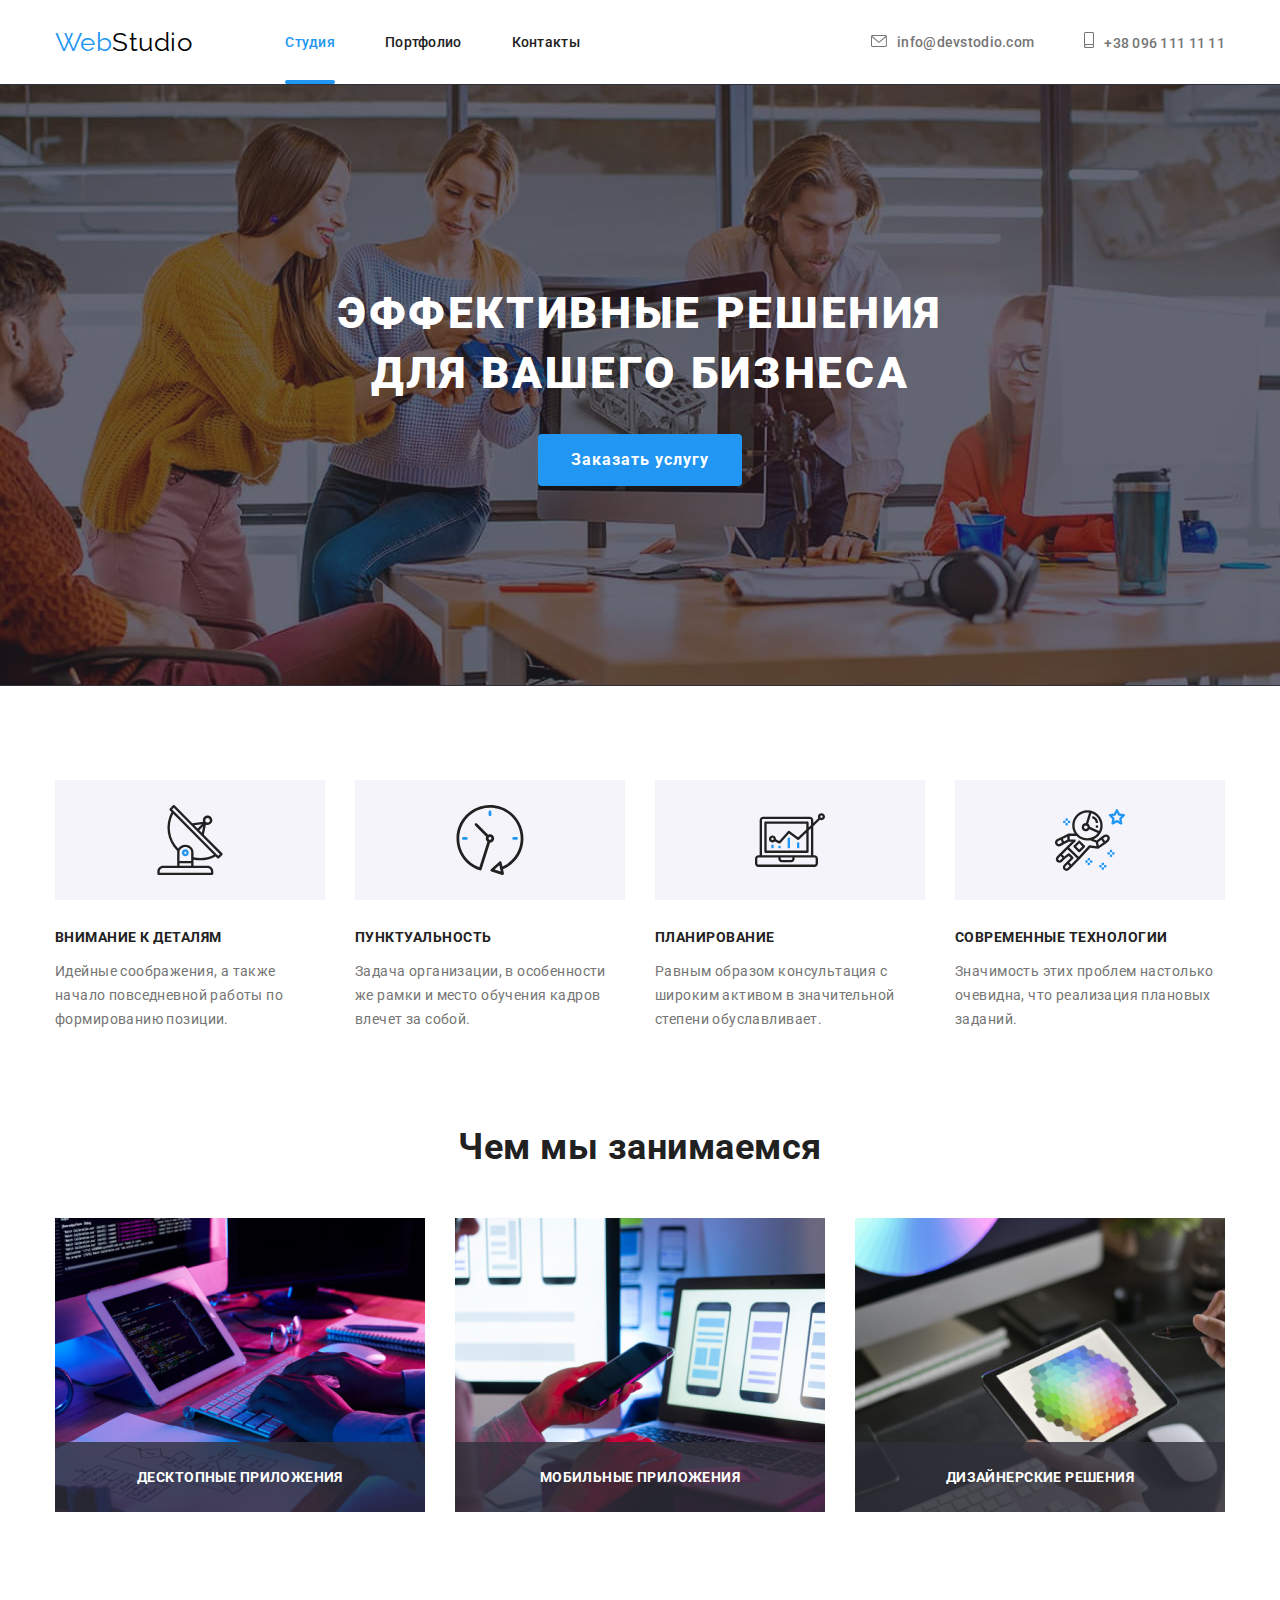
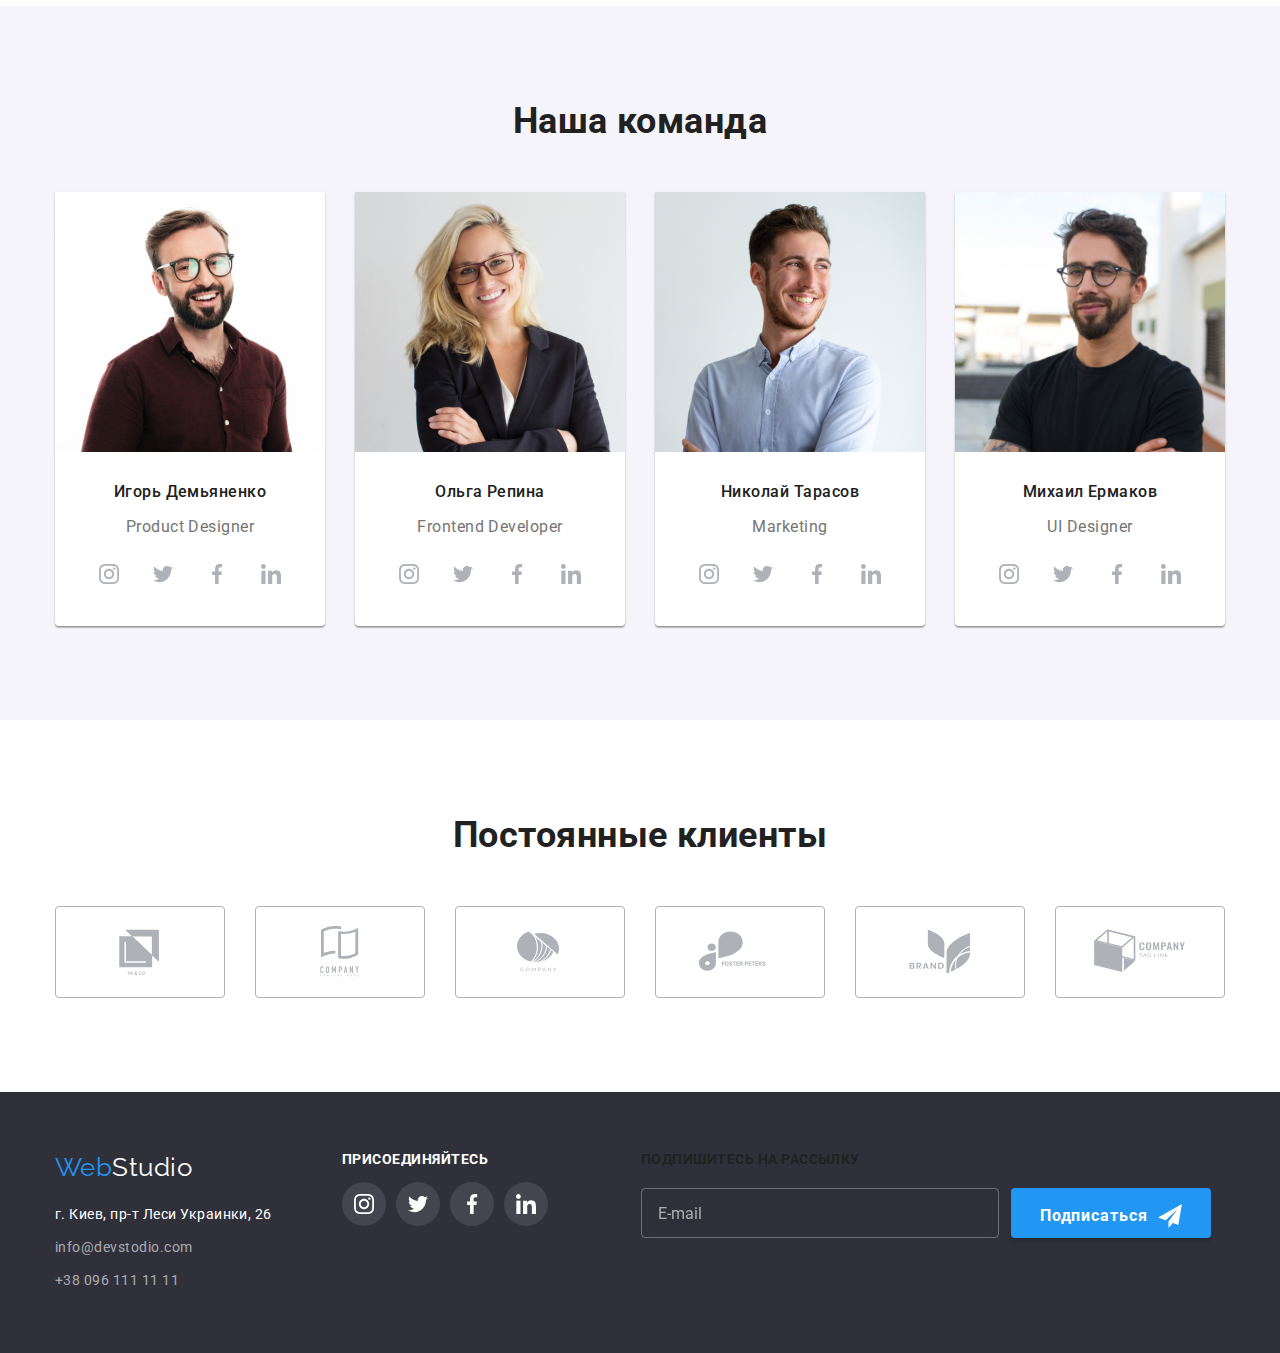
==== commit 953f8c5a: "+ BEM footer" ====
--- a/index.html
+++ b/index.html
@@ -41,50 +41,50 @@
 
     <main>      
         <section class="hero">
-        <h1 class="hero-title">Эффективные решения для вашего бизнеса</h1>
-        <button type="button" class="button-hero" data-modal-open>Заказать услугу</button>
+        <h1 class="hero__title">Эффективные решения для вашего бизнеса</h1>
+        <button type="button" class="hero__button" data-modal-open>Заказать услугу</button>
       </section>
       
 
       <section class="section">
         <div class="container">
-        <ul class="card-set list">
-          <li class="benefits-item">
-            <div class="icon-box-benefits">
-            <img class="benefits-icon" src="./images/benefits/antenna.svg">
-            </div>
-            <h3 class="section-title1">Внимание к деталям</h3>
-            <p class="p-benefits">
+        <ul class="benefits card-set list ">
+          <li class="benefits__item">
+            <div class="benefits__icon-box">
+            <img class="benefits__icon" src="./images/benefits/antenna.svg">
+            </div>
+            <h3 class="section__title1">Внимание к деталям</h3>
+            <p class="benefits__desc">
               Идейные соображения, а также начало повседневной работы по
               формированию позиции.
             </p>
           </li>
-          <li class="benefits-item">
-            <div class="icon-box-benefits">
-             <img class="benefits-icon" src="./images/benefits/clock.svg">
-            </div>
-            <h3 class="section-title1">Пунктуальность</h3>
-            <p class="p-benefits">
+          <li class="benefits__item">
+            <div class="benefits__icon-box">
+             <img class="benefits__icon" src="./images/benefits/clock.svg">
+            </div>
+            <h3 class="section__title1">Пунктуальность</h3>
+            <p class="benefits__desc">
               Задача организации, в особенности же рамки и место обучения кадров
               влечет за собой.
             </p>
           </li>
-          <li class="benefits-item">
-            <div class="icon-box-benefits">
-             <img class="benefits-icon" src="./images/benefits/diagram.svg">
-            </div>
-            <h3 class="section-title1">Планирование</h3>
-            <p class="p-benefits">
+          <li class="benefits__item">
+            <div class="benefits__icon-box">
+             <img class="benefits__icon" src="./images/benefits/diagram.svg">
+            </div>
+            <h3 class="section__title1">Планирование</h3>
+            <p class="benefits__desc">
               Равным образом консультация с широким активом в значительной
               степени обуславливает.
             </p>
           </li>
-          <li class="benefits-item">
-            <div class="icon-box-benefits">
-             <img class="benefits-icon" src="./images/benefits/astronaut.svg">
-            </div>
-            <h3 class="section-title1">Современные технологии</h3>
-            <p class="p-benefits">
+          <li class="benefits__item">
+            <div class="benefits__icon-box">
+             <img class="benefits__icon" src="./images/benefits/astronaut.svg">
+            </div>
+            <h3 class="section__title1">Современные технологии</h3>
+            <p class="benefits__desc">
               Значимость этих проблем настолько очевидна, что реализация
               плановых заданий.
             </p>
@@ -93,43 +93,43 @@
       </div>
       </section>
 
-      <section class="section section-about">
+      <section class="section about">
         <div class="container">
-        <h2 class="section-title">Чем мы занимаемся</h2>
+        <h2 class="section__title">Чем мы занимаемся</h2>
         <ul class="card-set list">
           
-          <li class="about-item">
+          <li class="about__item">
             <img
               src="./images/about/box1.jpg"
               alt="Набирает код"
               width="370"
               height="294"
             />
-            <p class="label-about">Десктопные приложения</p>
-          </li>
-          
-          
-          
-          <li class="about-item">            
+            <p class="about__label">Десктопные приложения</p>
+          </li>
+          
+          
+          
+          <li class="about__item">            
             <img
               src="./images/about/box2.jpg"
               alt="Держит телефон"
               width="370"
               height="294"
             />
-            <p class="label-about">Мобильные приложения</p>
-          </li>
-          
-
-          
-          <li class="about-item">
+            <p class="about__label">Мобильные приложения</p>
+          </li>
+          
+
+          
+          <li class="about__item">
             <img
               src="./images/about/box3.jpg"
               alt="Планшет"
               width="370"
               height="294"
             />
-            <p class="label-about">Дизайнерские решения</p>
+            <p class="about__label">Дизайнерские решения</p>
           </li>
           
         </ul>
@@ -137,19 +137,19 @@
       </section>
 
       
-      <section class="section section-team">
-        <div class="our-team container">        
-        <h2 class="section-title-team">Наша команда</h2>
+      <section class="section team">
+        <div class="ourteam container">        
+        <h2 class="ourteam__title">Наша команда</h2>
         <ul class="card-set list">
-          <li class="team-item">
+          <li class="ourteam__item">
             <img
               src="./images/ourteam/teamcard1.jpg"
               alt="И. Демьяненко"
               width="270"
               height="260"
             />
-            <div class="name-list"><h3 class="name" >Игорь Демьяненко</h3>
-            <p class="our-team-position">Product Designer</p>
+            <div class="ourteam__name-list"><h3 class="ourteam__name" >Игорь Демьяненко</h3>
+            <p class="ourteam__position">Product Designer</p>
             
             <ul class="social-list list">
               <li class="social-list-item"> 
@@ -187,15 +187,15 @@
 
             </div>
           </li>
-          <li class="team-item">
+          <li class="ourteam__item">
             <img
               src="./images/ourteam/teamcard2.jpg"
               alt="О. Репина"
               width="270"
               height="260"
             />
-            <div class="name-list"><h3 class="name">Ольга Репина</h3>
-            <p class="our-team-position">Frontend Developer</p>
+            <div class="ourteam__name-list"><h3 class="ourteam__name">Ольга Репина</h3>
+            <p class="ourteam__position">Frontend Developer</p>
             <ul class="social-list list">
               <li class="social-list-item">
                 <a href="" class="social-list-link">
@@ -231,15 +231,15 @@
             </ul>
             </div>
           </li>
-          <li class="team-item">
+          <li class="ourteam__item">
             <img
               src="./images/ourteam/teamcard3.jpg"
               alt="Н. Тарасов"
               width="270"
               height="260"
             />
-            <div class="name-list"><h3 class="name">Николай Тарасов</h3>
-            <p class="our-team-position">Marketing</p>
+            <div class="ourteam__name-list"><h3 class="ourteam__name">Николай Тарасов</h3>
+            <p class="ourteam__position">Marketing</p>
             <ul class="social-list list">
               <li class="social-list-item">
                 <a href="" class="social-list-link">
@@ -275,10 +275,10 @@
             </ul>
             </div>
           </li>
-          <li class="team-item">
+          <li class="ourteam__item">
             <img src="./images/ourteam/teamcard4.jpg" alt="М. Ермаков" width="270" />
-            <div class="name-list"><h3 class="name">Михаил Ермаков</h3>
-            <p class="our-team-position">UI Designer</p>
+            <div class="ourteam__name-list"><h3 class="ourteam__name">Михаил Ермаков</h3>
+            <p class="ourteam__position">UI Designer</p>
             <ul class="social-list list">
               <li class="social-list-item">
                 <a href="" class="social-list-link">
@@ -320,41 +320,41 @@
 
       <section class="section clients">
         <div class="container">
-          <h2 class="section-title">Постоянные клиенты</h2>
-          
-          <div class="clients-logo">
-              <a href="" class="link link-clients">
-                <svg class="icon-logo-clients">
+          <h2 class="section__title">Постоянные клиенты</h2>
+          
+          <div class="clients__logo">
+              <a href="" class="link clients__link">
+                <svg class="clients__cards">
                   <use href="./images/sprite.svg#icon-logo"></use>
                 </svg>
               </a>
             
-              <a href="" class="link link-clients">
-                <svg class="icon-logo-clients">
+              <a href="" class="link clients__link">
+                <svg class="clients__cards">
                   <use href="./images/sprite.svg#icon-logo-1"></use>
                 </svg>
               </a>
 
-              <a href="" class="link link-clients">
-                <svg class="icon-logo-clients">
+              <a href="" class="link clients__link">
+                <svg class="clients__cards">
                   <use href="./images/sprite.svg#icon-logo-2"></use>
                 </svg>
               </a>
 
-              <a href="" class="link link-clients">
-                <svg class="icon-logo-clients">
+              <a href="" class="link clients__link">
+                <svg class="clients__cards">
                   <use href="./images/sprite.svg#icon-logo-3"></use>
                 </svg>
               </a>
 
-              <a href="" class="link link-clients">
-                <svg class="icon-logo-clients">
+              <a href="" class="link clients__link">
+                <svg class="clients__cards">
                   <use href="./images/sprite.svg#icon-logo-4"></use>
                 </svg>
               </a>
 
-              <a href="" class="link link-clients">
-                <svg class="icon-logo-clients">
+              <a href="" class="link clients__link">
+                <svg class="clients__cards">
                   <use href="./images/sprite.svg#icon-logo-5"></use>
                 </svg>
               </a>
@@ -364,22 +364,22 @@
     
     </main>
 
-    <footer class="footer">
-      <div class="container container-footer">     
+    <footer class="page-footer">
+      <div class="container page-footer__container">     
        
-        <div class="footer-contacts">     
-        <a href="" class="logo-footer">
-        <span class="logo-span">Web</span>Studio
+        <div class="page-footer__wrapper">     
+        <a href="" class="page-footer__logo">
+        <span class="logo__span">Web</span>Studio
     </a>
-      <address class="contacts-footer">
-        <a href="https://goo.gl/maps/frjreKLphZ5ABXnr6" target="_blank" class="map">г. Киев, пр-т Леси Украинки, 26</a> 
-        <a href="mailto:info@devstodio.com" class="mail mail-footer" >info@devstodio.com</a> 
-        <a href="tel:+380961111111" class="tel">+38 096 111 11 11</a>
+      <address class="page-footer__list">
+        <a href="https://goo.gl/maps/frjreKLphZ5ABXnr6" target="_blank" class="page-footer__contacts page-footer__map">г. Киев, пр-т Леси Украинки, 26</a> 
+        <a href="mailto:info@devstodio.com" class="page-footer__contacts page-footer__mail" >info@devstodio.com</a> 
+        <a href="tel:+380961111111" class="page-footer__contacts page-footer__tel">+38 096 111 11 11</a>
       </address>  
       </div>
 
       <div class="join">
-        <h3 class="section-title1 title-footer">Присоединяйтесь</h3>
+        <h3 class="section__title1 join__title">Присоединяйтесь</h3>
 
         <ul class="social-list list">
           <li class="social-list-item">
@@ -418,7 +418,7 @@
 
     <div class="sign">
       <form action="#" class="sign-form">
-        <p class="sign-title title-footer section-title1 ">Подпишитесь на рассылку</p>
+        <p class="sign-title title-footer section__title1 ">Подпишитесь на рассылку</p>
           
         <div class="wrapper-sign-input-btn">
         <input type="email" name="user-email" class="sign-form-input" placeholder="E-mail" required minlength="2">
--- a/css/main.min.css
+++ b/css/main.min.css
@@ -1,2 +1,2 @@
-:root{--primary-text-color: #757575;--title-text-color: #212121;--accent-color: #2196f3;--white-color-text: #ffffff;--primary-bg: #ffffff;--secondary-bg: #f5f4fa;--dark-bg: #2f303a}.visually-hidden{position:absolute !important;clip:rect(1px 1px 1px 1px);clip:rect(1px, 1px, 1px, 1px);padding:0 !important;border:0 !important;height:1px !important;width:1px !important;overflow:hidden}html{box-sizing:border-box}*,*::after,*::before{box-sizing:inherit}h1,h2,h3,h4,h5,h6,p{margin-top:0}p{margin-bottom:20px}p:last-child{margin-bottom:0}ul,ol{margin-top:0;margin-bottom:0;padding-left:0}img{display:block;max-width:100%;height:auto}body{background-color:var(--primary-bg);color:var(--title-text-color);font-family:"Roboto", sans-serif;letter-spacing:0.03em;text-decoration:none;margin:0}.link{text-decoration:none}.list{list-style:none;padding:0;margin:0}.card-set{display:flex;flex-wrap:wrap;margin-left:-30px;margin-top:-30px;padding:0;list-style:none}.section{color:var(--primary-text-color);padding-bottom:94px;padding-top:94px}.container{margin-left:auto;margin-right:auto;width:1200px;padding-left:15px;padding-right:15px}.logo{display:inline-block;margin-right:93px;padding-top:24px;padding-bottom:24px;color:#000000;font-family:"Raleway", sans-serif;font-size:26px;line-height:1.19;text-decoration:none}.logo__span{color:var(--accent-color)}.logo-footer{display:inline-block;margin-bottom:20px;color:var(--white-color-text);font-family:"Raleway", sans-serif;font-size:26px;line-height:1.19;text-decoration:none}.social-list-link{display:flex;justify-content:center;align-items:center;width:44px;height:44px;border-radius:50%;background-color:#ffffff;transition:background-color 250ms cubic-bezier(0.4, 0, 0.2, 1)}.social-list-link:hover,.social-list-link:focus{background-color:var(--accent-color)}.social-list-link-icon{width:20px;height:20px;fill:#afb1b8}.social-list-link:hover .social-list-link-icon,.social-list-link:focus .social-list-link-icon{fill:var(--white-color-text)}.social-list{display:flex;justify-content:center}.social-list-item{width:44px;height:44px}.social-list-item:not(:last-child){margin-right:10px}.social-list-link-dark{background:rgba(255,255,255,0.1);transition:background-color 250ms cubic-bezier(0.4, 0, 0.2, 1)}.social-list-link-icon-dark{fill:#ffffff}.sign{margin-left:93px}.sign-forum{display:flex;align-items:center;justify-content:center}.sign-form-input{width:358px;height:50px;background-color:transparent;border:1px solid rgba(255,255,255,0.3);box-sizing:border-box;filter:drop-shadow(0px 4px 4px rgba(0,0,0,0.15));border-radius:4px;padding-left:16px;color:rgba(255,255,255,0.6);cursor:pointer;transition:border-color 250ms cubic-bezier(0.4, 0, 0.2, 1)}.sign-form-input::placeholder{color:rgba(255,255,255,0.6)}.sign-form-input:focus{outline:none;border-color:var(--accent-color)}.sign-form-btn{width:200px;height:50px;background:var(--accent-color);box-shadow:0px 4px 4px rgba(0,0,0,0.15);border-radius:4px;border-color:transparent;cursor:pointer;margin-left:12px}.wrapper-sign-input-btn{display:flex;align-items:center;justify-content:center}.sign-form-btn-wrapper{font-family:"Roboto";font-weight:bold;font-size:16px;line-height:1.87;letter-spacing:0.06em;color:#ffffff;padding:10px;display:flex;align-items:center;justify-content:center}.sign-icon{width:24px;height:24px;fill:#ffffff;margin-left:10px}.backdrop{position:fixed;top:0;left:0;z-index:100;width:100vw;height:100vh;background:rgba(0,0,0,0.2);transition:opacity 250ms cubic-bezier(0.4, 0, 0.2, 1),visibility 250ms cubic-bezier(0.4, 0, 0.2, 1)}.modal{position:absolute;top:50%;left:50%;transform:translate(-50%, -50%);width:528px;min-height:581px;padding:40px;background:#ffffff;box-shadow:0px 1px 3px rgba(0,0,0,0.12),0px 1px 1px rgba(0,0,0,0.14),0px 2px 1px rgba(0,0,0,0.2);border-radius:4px}.modal-close-btn{position:absolute;top:8px;right:8px;width:30px;height:30px;border-radius:50%;border:1px solid rgba(0,0,0,0.1);background-color:transparent;cursor:pointer;padding:0;filter:drop-shadow(0px 4px 4px rgba(0,0,0,0.25));display:flex;align-items:center;justify-content:center}.icon-close{width:18px;height:18px;transition:fill 250ms cubic-bezier(0.4, 0, 0.2, 1)}.icon-close:hover,.icon-close:focus{fill:var(--accent-color)}.is-hidden{opacity:0;visibility:hidden;pointer-events:none}.modal-form{display:flex;flex-direction:column}.modal-form-title{font-weight:bold;font-size:20px;line-height:23px;text-align:center;letter-spacing:0.03em;margin-bottom:12px;color:#212121}.modal-form-field{font-size:12px;line-height:14px;letter-spacing:0.01em;color:#757575}.modal-form-input-wrapper{position:relative;display:block;margin-top:4px;margin-bottom:10px}.modal-form-icon{position:absolute;top:50%;left:12px;transform:translateY(-50%);width:18px;height:18px;transition:fill 250ms cubic-bezier(0.4, 0, 0.2, 1)}.modal-form-input:focus+.modal-form-icon{fill:var(--accent-color)}.modal-form-input{width:100%;height:40px;padding-left:42px;border:1px solid rgba(33,33,33,0.2);box-sizing:border-box;filter:drop-shadow(0px 4px 4px rgba(0,0,0,0.25)),drop-shadow(0px 4px 4px rgba(0,0,0,0.25));border-radius:4px;transition:border-color 250ms cubic-bezier(0.4, 0, 0.2, 1);cursor:pointer}.modal-form-input:focus{outline:none;border-color:var(--accent-color)}.modal-form-comment{width:100%;min-width:448px;height:120px;margin-top:6px;padding:15px;border:1px solid rgba(33,33,33,0.2);border-radius:4px;resize:none;margin-bottom:20px;transition:border-color 250ms cubic-bezier(0.4, 0, 0.2, 1);cursor:pointer}.modal-form-comment::placeholder{font-size:14px;line-height:16px;letter-spacing:0.01em;color:rgba(117,117,117,0.5)}.modal-form-comment:focus{outline:none;border-color:var(--accent-color)}.modal-form-checkbox-desc{font-size:14px;line-height:1.71;letter-spacing:0.03em;color:#757575}.modal-form-checkbox-desc::before{display:inline-block;vertical-align:middle;content:"";width:16px;height:15px;border:1.5px solid #212121;cursor:pointer;margin-right:7px;border-radius:2px}.modal-form-check:checked+.modal-form-checkbox-desc::before{background-image:url(../images/iconcheck.svg);border:var(--accent-color)}.modal-form-check:focus+.modal-form-checkbox-desc::before{border-color:#2196f3}.modal-form-checkbox-link{color:var(--accent-color)}.modal-form-btn{align-self:center;width:200px;height:50px;padding:10px 55px;font-weight:bold;margin-top:30px;cursor:pointer;font-size:16px;line-height:1.87;letter-spacing:0.06em;background:var(--accent-color);border-color:transparent;box-shadow:0px 4px 4px rgba(0,0,0,0.15);border-radius:4px;color:var(--white-color-text);transition:background-color 250ms cubic-bezier(0.4, 0, 0.2, 1)}.modal-form-btn:hover,.modal-form-btn:focus{background-color:var(--accent-color);color:#ffffff}page-header{background-color:var(--white-color-text);border-bottom:1px solid #ececec}.page-header__container{display:flex;align-items:center}.page-header__menu{display:flex;align-items:center}.site-nav{display:flex}.site-nav .site-nav__menu--active{color:var(--accent-color);position:relative}.site-nav__menu{color:var(--title-text-color);font-style:normal;font-weight:500;font-size:14px;line-height:1.14;letter-spacing:0.02em;text-decoration:none;transition:color 250ms cubic-bezier(0.4, 0, 0.2, 1)}.site-nav__menu:hover,.site-nav__menu:focus{color:var(--accent-color)}.site-nav__link{padding-top:32px;padding-bottom:32px;position:relative}.site-nav__item:not(:last-child){margin-right:50px}.site-nav__menu--active::after{content:"";display:block;position:absolute;width:100%;height:4px;left:0;bottom:-34px;background:var(--accent-color);border-radius:2px}.contacts{display:flex;align-items:center;margin-left:auto}.contacts__mail{margin-right:50px}.contacts__link{color:var(--primary-text-color);font-weight:500;font-size:14px;line-height:1.14;letter-spacing:0.02em;text-decoration:none;transition:color 250ms cubic-bezier(0.4, 0, 0.2, 1)}.contacts__link:hover,.contacts__link:focus{color:var(--accent-color)}.contacts__icon-smartphone{margin-right:10px;width:10px;height:16px;fill:currentColor}.contacts__icon-envelope{margin-right:10px;width:16px;height:12px;fill:currentColor}.hero{background-color:var(--dark-bg);background-image:linear-gradient(0deg, rgba(47,48,58,0.4), rgba(47,48,58,0.4)),url(../images/imgbghero.jpg);background-repeat:no-repeat;background-position:center;color:var(--white-color-text);font-weight:900;font-size:44px;line-height:1.36;text-align:center;letter-spacing:0.06em;text-transform:uppercase;padding-top:200px;padding-bottom:200px}.hero-title{font-weight:900;font-size:44px;line-height:1.36;display:inline-flex;margin-top:0px;margin-bottom:30px;width:696px;letter-spacing:0.06em}.button-hero{color:var(--white-color-text);background-color:var(--accent-color);font-family:inherit;font-weight:700;font-size:16px;line-height:1.87;display:block;margin:0 auto;align-items:center;text-align:center;letter-spacing:0.06em;cursor:pointer;border:1px solid transparent;border-radius:4px;padding:10px 32px}.icon-box-benefits{display:flex;align-items:center;justify-content:center;width:270px;height:120px;background-color:#f5f4fa;margin-bottom:30px}.benefits-icon{width:70px;height:70px}.benefits-item{margin-left:30px;margin-top:30px;flex-basis:calc((100% - 120px) / 4)}.about-item{flex-basis:calc((100% - 90px) / 3);position:relative;margin-left:30px;margin-top:30px}.label-about{display:flex;align-items:center;justify-content:center;width:100%;height:70px;background:rgba(47,48,58,0.8);bottom:0;position:absolute;font-family:"Roboto";font-style:normal;font-weight:bold;font-size:14px;line-height:16px;text-align:center;letter-spacing:0.03em;text-transform:uppercase;color:var(--white-color-text)}.section-about{padding-top:0}.section-title1{color:var(--title-text-color);font-weight:700;font-size:14px;line-height:1.14;text-transform:uppercase}.team-item{margin-left:30px;margin-top:30px;flex-basis:calc((100% - 120px) / 4);background-color:#fff;box-shadow:0px 1px 3px rgba(0,0,0,0.12),0px 1px 1px rgba(0,0,0,0.14),0px 2px 1px rgba(0,0,0,0.2);border-radius:0px 0px 4px 4px}.p-benefits{font-family:"Roboto";font-size:14px;line-height:1.71;margin-bottom:0;letter-spacing:0.03em}.section-title,.section-title-team{color:var(--title-text-color);font-weight:700;font-size:36px;line-height:1.17;text-align:center;margin-bottom:50px}.section-team{background-color:var(--secondary-bg)}.name{color:var(--title-text-color);font-weight:500;font-size:16px;line-height:1.19;text-align:center}.our-team-position{font-size:16px;line-height:1.19;text-align:center;margin-bottom:16px}.name-list{padding-top:30px;padding-bottom:30px}.clients-logo{display:flex;justify-content:space-between}.icon-logo-clients{display:flex;width:170px;height:92px;align-items:center;border:1px solid #afb1b8;box-sizing:border-box;border-radius:4px;fill:#afb1b8;padding:16px 32px;transition:border-color 250ms cubic-bezier(0.4, 0, 0.2, 1),fill 250ms cubic-bezier(0.4, 0, 0.2, 1)}.link-clients:hover .icon-logo-clients,.link-clients:focus .icon-logo-clients{fill:var(--accent-color);border:1px solid var(--accent-color)}.footer{background-color:var(--dark-bg);color:var(--white-color-text);padding-top:60px;padding-bottom:60px}.container-footer{display:flex}.footer-contacts{margin-right:70px}.map{color:#ffffff}.contacts-footer a{font-size:14px;line-height:1.71;text-decoration:none;font-style:normal;list-style:none;display:block}.mail,.tel{color:rgba(255,255,255,0.6)}.mail-footer{margin-bottom:9px;margin-top:9px}.title-footer{color:var(--white-color-text)}.button-item:not(:last-child){margin-right:8px}.filter{list-style:none;margin-bottom:50px;display:flex;justify-content:center}.examples-item{margin-left:30px;margin-top:30px;flex-basis:calc((100% - 90px) / 3);transition:filter 250ms cubic-bezier(0.4, 0, 0.2, 1)}.examples-item:hover,.examples-item:focus{filter:drop-shadow(0px 4px 4px rgba(0,0,0,0.25))}.examples-text{padding:24px 20px;background:#ffffff;border:1px solid #eeeeee;box-sizing:border-box;border-top:none}.button-filter{padding:6px 22px;font-family:Roboto;font-style:normal;color:var(--title-text-color);background-color:var(--secondary-bg);font-weight:500;font-size:16px;line-height:1.62;text-align:center;letter-spacing:0.03em;border-radius:4px;border:1px solid transparent;cursor:pointer;transition:background-color 250ms cubic-bezier(0.4, 0, 0.2, 1),filter 250ms cubic-bezier(0.4, 0, 0.2, 1)}.button-filter:hover,.button-filter:focus{color:var(--white-color-text);background-color:var(--accent-color);filter:drop-shadow(0px 4px 4px rgba(0,0,0,0.25))}.examples-title{color:var(--title-text-color);font-weight:700;font-size:18px;line-height:2;letter-spacing:0.06em;margin:0}.p-title{color:var(--primary-text-color);font-size:16px;line-height:1.87}.examples-wrapper{position:relative;overflow:hidden}.overlay-examples{position:absolute;top:0;left:0;width:100%;height:100%;overflow:auto;padding:63px 24px;font-size:18px;line-height:1.56;letter-spacing:0.03em;transform:translateY(100%);transition:transform 250ms linear;color:#ffffff;background:rgba(33,150,243,0.9)}.examples-wrapper-list:hover .overlay-examples,.examples-wrapper-list:focus .overlay-examples{transform:translateY(0%)}
+:root{--primary-text-color: #757575;--title-text-color: #212121;--accent-color: #2196f3;--white-color-text: #ffffff;--primary-bg: #ffffff;--secondary-bg: #f5f4fa;--dark-bg: #2f303a}.visually-hidden{position:absolute !important;clip:rect(1px 1px 1px 1px);clip:rect(1px, 1px, 1px, 1px);padding:0 !important;border:0 !important;height:1px !important;width:1px !important;overflow:hidden}html{box-sizing:border-box}*,*::after,*::before{box-sizing:inherit}h1,h2,h3,h4,h5,h6,p{margin-top:0}p{margin-bottom:20px}p:last-child{margin-bottom:0}ul,ol{margin-top:0;margin-bottom:0;padding-left:0}img{display:block;max-width:100%;height:auto}body{background-color:var(--primary-bg);color:var(--title-text-color);font-family:"Roboto", sans-serif;letter-spacing:0.03em;text-decoration:none;margin:0}.link{text-decoration:none}.list{list-style:none;padding:0;margin:0}.card-set{display:flex;flex-wrap:wrap;margin-left:-30px;margin-top:-30px;padding:0;list-style:none}.section{color:var(--primary-text-color);padding-bottom:94px;padding-top:94px}.container{margin-left:auto;margin-right:auto;width:1200px;padding-left:15px;padding-right:15px}.logo{display:inline-block;margin-right:93px;padding-top:24px;padding-bottom:24px;color:#000000;font-family:"Raleway", sans-serif;font-size:26px;line-height:1.19;text-decoration:none}.logo__span{color:var(--accent-color)}.page-footer__logo{display:inline-block;margin-bottom:20px;color:var(--white-color-text);font-family:"Raleway", sans-serif;font-size:26px;line-height:1.19;text-decoration:none}.social-list-link{display:flex;justify-content:center;align-items:center;width:44px;height:44px;border-radius:50%;background-color:#ffffff;transition:background-color 250ms cubic-bezier(0.4, 0, 0.2, 1)}.social-list-link:hover,.social-list-link:focus{background-color:var(--accent-color)}.social-list-link-icon{width:20px;height:20px;fill:#afb1b8}.social-list-link:hover .social-list-link-icon,.social-list-link:focus .social-list-link-icon{fill:var(--white-color-text)}.social-list{display:flex;justify-content:center}.social-list-item{width:44px;height:44px}.social-list-item:not(:last-child){margin-right:10px}.social-list-link-dark{background:rgba(255,255,255,0.1);transition:background-color 250ms cubic-bezier(0.4, 0, 0.2, 1)}.social-list-link-icon-dark{fill:#ffffff}.sign{margin-left:93px}.sign-forum{display:flex;align-items:center;justify-content:center}.sign-form-input{width:358px;height:50px;background-color:transparent;border:1px solid rgba(255,255,255,0.3);box-sizing:border-box;filter:drop-shadow(0px 4px 4px rgba(0,0,0,0.15));border-radius:4px;padding-left:16px;color:rgba(255,255,255,0.6);cursor:pointer;transition:border-color 250ms cubic-bezier(0.4, 0, 0.2, 1)}.sign-form-input::placeholder{color:rgba(255,255,255,0.6)}.sign-form-input:focus{outline:none;border-color:var(--accent-color)}.sign-form-btn{width:200px;height:50px;background:var(--accent-color);box-shadow:0px 4px 4px rgba(0,0,0,0.15);border-radius:4px;border-color:transparent;cursor:pointer;margin-left:12px}.wrapper-sign-input-btn{display:flex;align-items:center;justify-content:center}.sign-form-btn-wrapper{font-family:"Roboto";font-weight:bold;font-size:16px;line-height:1.87;letter-spacing:0.06em;color:#ffffff;padding:10px;display:flex;align-items:center;justify-content:center}.sign-icon{width:24px;height:24px;fill:#ffffff;margin-left:10px}.backdrop{position:fixed;top:0;left:0;z-index:100;width:100vw;height:100vh;background:rgba(0,0,0,0.2);transition:opacity 250ms cubic-bezier(0.4, 0, 0.2, 1),visibility 250ms cubic-bezier(0.4, 0, 0.2, 1)}.modal{position:absolute;top:50%;left:50%;transform:translate(-50%, -50%);width:528px;min-height:581px;padding:40px;background:#ffffff;box-shadow:0px 1px 3px rgba(0,0,0,0.12),0px 1px 1px rgba(0,0,0,0.14),0px 2px 1px rgba(0,0,0,0.2);border-radius:4px}.modal-close-btn{position:absolute;top:8px;right:8px;width:30px;height:30px;border-radius:50%;border:1px solid rgba(0,0,0,0.1);background-color:transparent;cursor:pointer;padding:0;filter:drop-shadow(0px 4px 4px rgba(0,0,0,0.25));display:flex;align-items:center;justify-content:center}.icon-close{width:18px;height:18px;transition:fill 250ms cubic-bezier(0.4, 0, 0.2, 1)}.icon-close:hover,.icon-close:focus{fill:var(--accent-color)}.is-hidden{opacity:0;visibility:hidden;pointer-events:none}.modal-form{display:flex;flex-direction:column}.modal-form-title{font-weight:bold;font-size:20px;line-height:23px;text-align:center;letter-spacing:0.03em;margin-bottom:12px;color:#212121}.modal-form-field{font-size:12px;line-height:14px;letter-spacing:0.01em;color:#757575}.modal-form-input-wrapper{position:relative;display:block;margin-top:4px;margin-bottom:10px}.modal-form-icon{position:absolute;top:50%;left:12px;transform:translateY(-50%);width:18px;height:18px;transition:fill 250ms cubic-bezier(0.4, 0, 0.2, 1)}.modal-form-input:focus+.modal-form-icon{fill:var(--accent-color)}.modal-form-input{width:100%;height:40px;padding-left:42px;border:1px solid rgba(33,33,33,0.2);box-sizing:border-box;filter:drop-shadow(0px 4px 4px rgba(0,0,0,0.25)),drop-shadow(0px 4px 4px rgba(0,0,0,0.25));border-radius:4px;transition:border-color 250ms cubic-bezier(0.4, 0, 0.2, 1);cursor:pointer}.modal-form-input:focus{outline:none;border-color:var(--accent-color)}.modal-form-comment{width:100%;min-width:448px;height:120px;margin-top:6px;padding:15px;border:1px solid rgba(33,33,33,0.2);border-radius:4px;resize:none;margin-bottom:20px;transition:border-color 250ms cubic-bezier(0.4, 0, 0.2, 1);cursor:pointer}.modal-form-comment::placeholder{font-size:14px;line-height:16px;letter-spacing:0.01em;color:rgba(117,117,117,0.5)}.modal-form-comment:focus{outline:none;border-color:var(--accent-color)}.modal-form-checkbox-desc{font-size:14px;line-height:1.71;letter-spacing:0.03em;color:#757575}.modal-form-checkbox-desc::before{display:inline-block;vertical-align:middle;content:"";width:16px;height:15px;border:1.5px solid #212121;cursor:pointer;margin-right:7px;border-radius:2px}.modal-form-check:checked+.modal-form-checkbox-desc::before{background-image:url(../images/iconcheck.svg);border:var(--accent-color)}.modal-form-check:focus+.modal-form-checkbox-desc::before{border-color:#2196f3}.modal-form-checkbox-link{color:var(--accent-color)}.modal-form-btn{align-self:center;width:200px;height:50px;padding:10px 55px;font-weight:bold;margin-top:30px;cursor:pointer;font-size:16px;line-height:1.87;letter-spacing:0.06em;background:var(--accent-color);border-color:transparent;box-shadow:0px 4px 4px rgba(0,0,0,0.15);border-radius:4px;color:var(--white-color-text);transition:background-color 250ms cubic-bezier(0.4, 0, 0.2, 1)}.modal-form-btn:hover,.modal-form-btn:focus{background-color:var(--accent-color);color:#ffffff}.section__title1{color:var(--title-text-color);font-weight:700;font-size:14px;line-height:1.14;text-transform:uppercase}.section__title{color:var(--title-text-color);font-weight:700;font-size:36px;line-height:1.17;text-align:center;margin-bottom:50px}page-header{background-color:var(--white-color-text);border-bottom:1px solid #ececec}.page-header__container{display:flex;align-items:center}.page-header__menu{display:flex;align-items:center}.site-nav{display:flex}.site-nav .site-nav__menu--active{color:var(--accent-color);position:relative}.site-nav__menu{color:var(--title-text-color);font-style:normal;font-weight:500;font-size:14px;line-height:1.14;letter-spacing:0.02em;text-decoration:none;transition:color 250ms cubic-bezier(0.4, 0, 0.2, 1)}.site-nav__menu:hover,.site-nav__menu:focus{color:var(--accent-color)}.site-nav__link{padding-top:32px;padding-bottom:32px;position:relative}.site-nav__item:not(:last-child){margin-right:50px}.site-nav__menu--active::after{content:"";display:block;position:absolute;width:100%;height:4px;left:0;bottom:-34px;background:var(--accent-color);border-radius:2px}.contacts{display:flex;align-items:center;margin-left:auto}.contacts__mail{margin-right:50px}.contacts__link{color:var(--primary-text-color);font-weight:500;font-size:14px;line-height:1.14;letter-spacing:0.02em;text-decoration:none;transition:color 250ms cubic-bezier(0.4, 0, 0.2, 1)}.contacts__link:hover,.contacts__link:focus{color:var(--accent-color)}.contacts__icon-smartphone{margin-right:10px;width:10px;height:16px;fill:currentColor}.contacts__icon-envelope{margin-right:10px;width:16px;height:12px;fill:currentColor}.hero{background-color:var(--dark-bg);background-image:linear-gradient(0deg, rgba(47,48,58,0.4), rgba(47,48,58,0.4)),url(../images/imgbghero.jpg);background-repeat:no-repeat;background-position:center;color:var(--white-color-text);font-weight:900;font-size:44px;line-height:1.36;text-align:center;letter-spacing:0.06em;text-transform:uppercase;padding-top:200px;padding-bottom:200px}.hero__title{font-weight:900;font-size:44px;line-height:1.36;display:inline-flex;margin-top:0px;margin-bottom:30px;width:696px;letter-spacing:0.06em}.hero__button{color:var(--white-color-text);background-color:var(--accent-color);font-family:inherit;font-weight:700;font-size:16px;line-height:1.87;display:block;margin:0 auto;align-items:center;text-align:center;letter-spacing:0.06em;cursor:pointer;border:1px solid transparent;border-radius:4px;padding:10px 32px}.benefits__icon-box{display:flex;align-items:center;justify-content:center;width:270px;height:120px;background-color:#f5f4fa;margin-bottom:30px}.benefits__icon{width:70px;height:70px}.benefits__item{margin-left:30px;margin-top:30px;flex-basis:calc((100% - 120px) / 4)}.benefits__desc{font-family:"Roboto";font-size:14px;line-height:1.71;margin-bottom:0;letter-spacing:0.03em}.about__item{flex-basis:calc((100% - 90px) / 3);position:relative;margin-left:30px;margin-top:30px}.about__label{display:flex;align-items:center;justify-content:center;width:100%;height:70px;background:rgba(47,48,58,0.8);bottom:0;position:absolute;font-family:"Roboto";font-style:normal;font-weight:bold;font-size:14px;line-height:16px;text-align:center;letter-spacing:0.03em;text-transform:uppercase;color:var(--white-color-text)}.about{padding-top:0}.ourteam__item{margin-left:30px;margin-top:30px;flex-basis:calc((100% - 120px) / 4);background-color:#fff;box-shadow:0px 1px 3px rgba(0,0,0,0.12),0px 1px 1px rgba(0,0,0,0.14),0px 2px 1px rgba(0,0,0,0.2);border-radius:0px 0px 4px 4px}.ourteam__title{color:var(--title-text-color);font-weight:700;font-size:36px;line-height:1.17;text-align:center;margin-bottom:50px}.team{background-color:var(--secondary-bg)}.ourteam__name{color:var(--title-text-color);font-weight:500;font-size:16px;line-height:1.19;text-align:center}.ourteam__position{font-size:16px;line-height:1.19;text-align:center;margin-bottom:16px}.ourteam__name-list{padding-top:30px;padding-bottom:30px}.clients__logo{display:flex;justify-content:space-between}.clients__cards{display:flex;width:170px;height:92px;align-items:center;border:1px solid #afb1b8;box-sizing:border-box;border-radius:4px;fill:#afb1b8;padding:16px 32px;transition:border-color 250ms cubic-bezier(0.4, 0, 0.2, 1),fill 250ms cubic-bezier(0.4, 0, 0.2, 1)}.clients__link:hover .clients__cards,.clients__link:focus .clients__cards{fill:var(--accent-color);border:1px solid var(--accent-color)}.page-footer{background-color:var(--dark-bg);color:var(--white-color-text);padding-top:60px;padding-bottom:60px}.page-footer__container{display:flex}.page-footer__list{margin-right:70px}.page-footer__map{color:#ffffff}.page-footer__contacts{font-size:14px;line-height:1.71;text-decoration:none;font-style:normal;list-style:none;display:block}.page-footer__tel{color:rgba(255,255,255,0.6)}.page-footer__mail{margin-bottom:9px;margin-top:9px;color:rgba(255,255,255,0.6)}.join__title{color:var(--white-color-text)}.button-item:not(:last-child){margin-right:8px}.filter{list-style:none;margin-bottom:50px;display:flex;justify-content:center}.examples-item{margin-left:30px;margin-top:30px;flex-basis:calc((100% - 90px) / 3);transition:filter 250ms cubic-bezier(0.4, 0, 0.2, 1)}.examples-item:hover,.examples-item:focus{filter:drop-shadow(0px 4px 4px rgba(0,0,0,0.25))}.examples-text{padding:24px 20px;background:#ffffff;border:1px solid #eeeeee;box-sizing:border-box;border-top:none}.button-filter{padding:6px 22px;font-family:Roboto;font-style:normal;color:var(--title-text-color);background-color:var(--secondary-bg);font-weight:500;font-size:16px;line-height:1.62;text-align:center;letter-spacing:0.03em;border-radius:4px;border:1px solid transparent;cursor:pointer;transition:background-color 250ms cubic-bezier(0.4, 0, 0.2, 1),filter 250ms cubic-bezier(0.4, 0, 0.2, 1)}.button-filter:hover,.button-filter:focus{color:var(--white-color-text);background-color:var(--accent-color);filter:drop-shadow(0px 4px 4px rgba(0,0,0,0.25))}.examples-title{color:var(--title-text-color);font-weight:700;font-size:18px;line-height:2;letter-spacing:0.06em;margin:0}.p-title{color:var(--primary-text-color);font-size:16px;line-height:1.87}.examples-wrapper{position:relative;overflow:hidden}.overlay-examples{position:absolute;top:0;left:0;width:100%;height:100%;overflow:auto;padding:63px 24px;font-size:18px;line-height:1.56;letter-spacing:0.03em;transform:translateY(100%);transition:transform 250ms linear;color:#ffffff;background:rgba(33,150,243,0.9)}.examples-wrapper-list:hover .overlay-examples,.examples-wrapper-list:focus .overlay-examples{transform:translateY(0%)}
 /*# sourceMappingURL=main.min.css.map */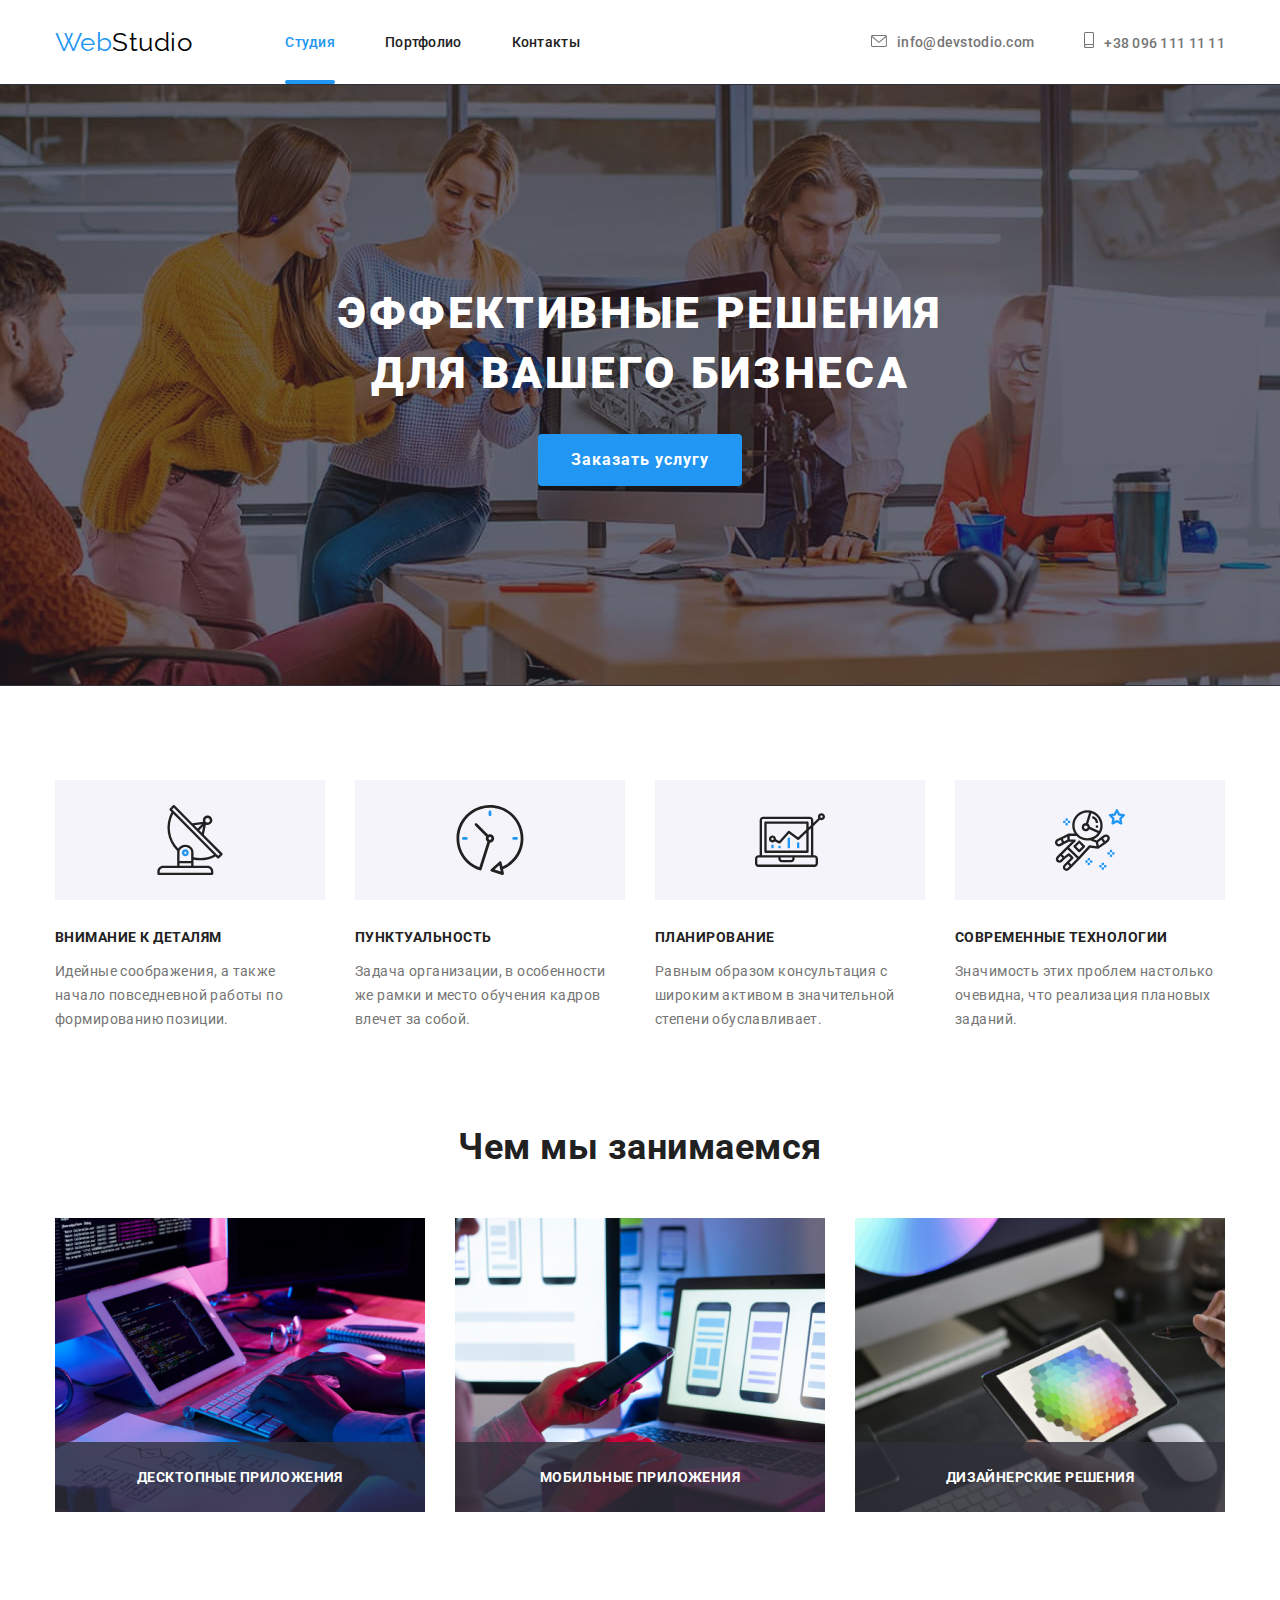
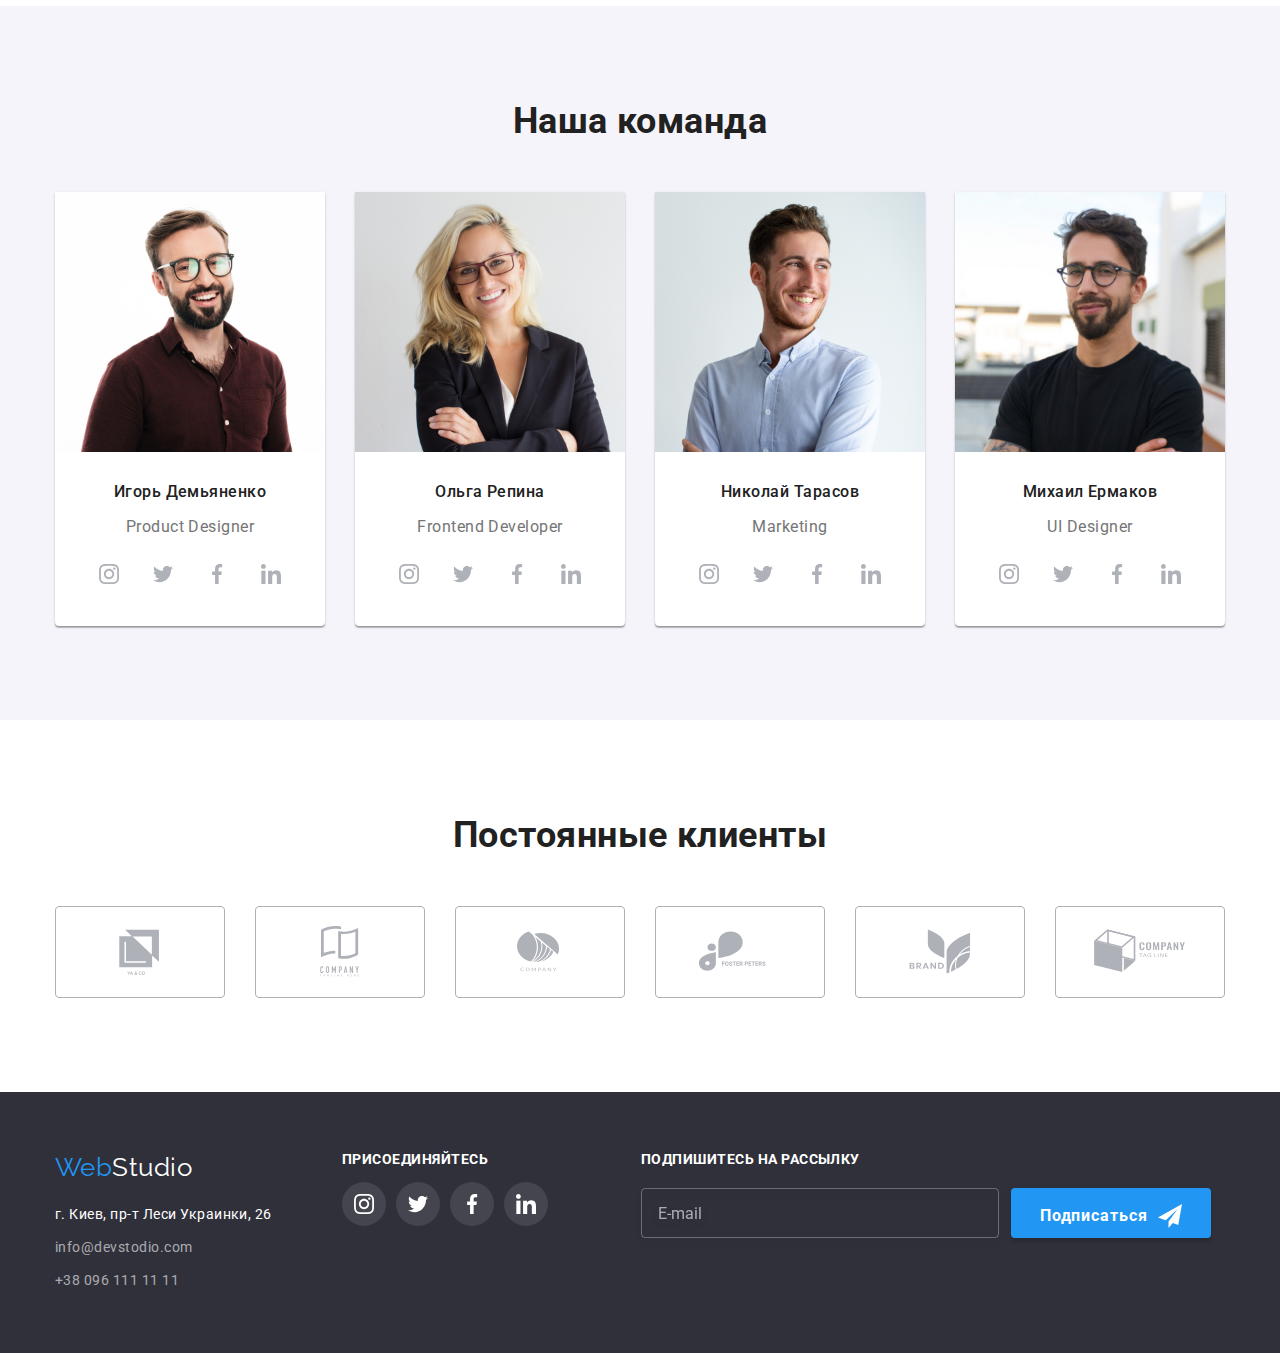
==== commit 78a9ce10: "+BEM portfolio" ====
--- a/index.html
+++ b/index.html
@@ -152,33 +152,33 @@
             <p class="ourteam__position">Product Designer</p>
             
             <ul class="social-list list">
-              <li class="social-list-item"> 
-                <a href="" class="social-list-link">
-                  <svg class="social-list-link-icon">
+              <li class="social-list__item"> 
+                <a href="" class="social-list__link">
+                  <svg class="social-list__link-icon">
                     <use href="./images/sprite.svg#icon-instagram"></use>
                   </svg>
                 </a>
              </li>
 
-              <li class="social-list-item">
-                <a href="" class="social-list-link">
-                  <svg class="social-list-link-icon">
+              <li class="social-list__item">
+                <a href="" class="social-list__link">
+                  <svg class="social-list__link-icon">
                     <use href="./images/sprite.svg#icon-twitter"></use>
                   </svg>
                 </a>
               </li>
 
-                <li class="social-list-item">
-                  <a href="" class="social-list-link">
-                    <svg class="social-list-link-icon">
+                <li class="social-list__item">
+                  <a href="" class="social-list__link">
+                    <svg class="social-list__link-icon">
                       <use href="./images/sprite.svg#icon-facebook"></use>
                     </svg>
                   </a>
                 </li>
 
-                  <li class="social-list-item">
-                    <a href="" class="social-list-link">
-                      <svg class="social-list-link-icon">
+                  <li class="social-list__item">
+                    <a href="" class="social-list__link">
+                      <svg class="social-list__link-icon">
                         <use href="./images/sprite.svg#icon-linkedin"></use>
                       </svg>
                     </a>
@@ -197,33 +197,33 @@
             <div class="ourteam__name-list"><h3 class="ourteam__name">Ольга Репина</h3>
             <p class="ourteam__position">Frontend Developer</p>
             <ul class="social-list list">
-              <li class="social-list-item">
-                <a href="" class="social-list-link">
-                  <svg class="social-list-link-icon">
+              <li class="social-list__item">
+                <a href="" class="social-list__link">
+                  <svg class="social-list__link-icon">
                     <use href="./images/sprite.svg#icon-instagram"></use>
                   </svg>
                 </a>
               </li>
             
-              <li class="social-list-item">
-                <a href="" class="social-list-link">
-                  <svg class="social-list-link-icon">
+              <li class="social-list__item">
+                <a href="" class="social-list__link">
+                  <svg class="social-list__link-icon">
                     <use href="./images/sprite.svg#icon-twitter"></use>
                   </svg>
                 </a>
               </li>
             
-              <li class="social-list-item">
-                <a href="" class="social-list-link">
-                  <svg class="social-list-link-icon">
+              <li class="social-list__item">
+                <a href="" class="social-list__link">
+                  <svg class="social-list__link-icon">
                     <use href="./images/sprite.svg#icon-facebook"></use>
                   </svg>
                 </a>
               </li>
             
-              <li class="social-list-item">
-                <a href="" class="social-list-link">
-                  <svg class="social-list-link-icon">
+              <li class="social-list__item">
+                <a href="" class="social-list__link">
+                  <svg class="social-list__link-icon">
                     <use href="./images/sprite.svg#icon-linkedin"></use>
                   </svg>
                 </a>
@@ -241,33 +241,33 @@
             <div class="ourteam__name-list"><h3 class="ourteam__name">Николай Тарасов</h3>
             <p class="ourteam__position">Marketing</p>
             <ul class="social-list list">
-              <li class="social-list-item">
-                <a href="" class="social-list-link">
-                  <svg class="social-list-link-icon">
+              <li class="social-list__item">
+                <a href="" class="social-list__link">
+                  <svg class="social-list__link-icon">
                     <use href="./images/sprite.svg#icon-instagram"></use>
                   </svg>
                 </a>
               </li>
             
-              <li class="social-list-item">
-                <a href="" class="social-list-link">
-                  <svg class="social-list-link-icon">
+              <li class="social-list__item">
+                <a href="" class="social-list__link">
+                  <svg class="social-list__link-icon">
                     <use href="./images/sprite.svg#icon-twitter"></use>
                   </svg>
                 </a>
               </li>
             
-              <li class="social-list-item">
-                <a href="" class="social-list-link">
-                  <svg class="social-list-link-icon">
+              <li class="social-list__item">
+                <a href="" class="social-list__link">
+                  <svg class="social-list__link-icon">
                     <use href="./images/sprite.svg#icon-facebook"></use>
                   </svg>
                 </a>
               </li>
             
-              <li class="social-list-item">
-                <a href="" class="social-list-link">
-                  <svg class="social-list-link-icon">
+              <li class="social-list__item">
+                <a href="" class="social-list__link">
+                  <svg class="social-list__link-icon">
                     <use href="./images/sprite.svg#icon-linkedin"></use>
                   </svg>
                 </a>
@@ -280,33 +280,33 @@
             <div class="ourteam__name-list"><h3 class="ourteam__name">Михаил Ермаков</h3>
             <p class="ourteam__position">UI Designer</p>
             <ul class="social-list list">
-              <li class="social-list-item">
-                <a href="" class="social-list-link">
-                  <svg class="social-list-link-icon">
+              <li class="social-list__item">
+                <a href="" class="social-list__link">
+                  <svg class="social-list__link-icon">
                     <use href="./images/sprite.svg#icon-instagram"></use>
                   </svg>
                 </a>
               </li>
             
-              <li class="social-list-item">
-                <a href="" class="social-list-link">
-                  <svg class="social-list-link-icon">
+              <li class="social-list__item">
+                <a href="" class="social-list__link">
+                  <svg class="social-list__link-icon">
                     <use href="./images/sprite.svg#icon-twitter"></use>
                   </svg>
                 </a>
               </li>
             
-              <li class="social-list-item">
-                <a href="" class="social-list-link">
-                  <svg class="social-list-link-icon">
+              <li class="social-list__item">
+                <a href="" class="social-list__link">
+                  <svg class="social-list__link-icon">
                     <use href="./images/sprite.svg#icon-facebook"></use>
                   </svg>
                 </a>
               </li>
             
-              <li class="social-list-item">
-                <a href="" class="social-list-link">
-                  <svg class="social-list-link-icon">
+              <li class="social-list__item">
+                <a href="" class="social-list__link">
+                  <svg class="social-list__link-icon">
                     <use href="./images/sprite.svg#icon-linkedin"></use>
                   </svg>
                 </a>
@@ -382,33 +382,33 @@
         <h3 class="section__title1 join__title">Присоединяйтесь</h3>
 
         <ul class="social-list list">
-          <li class="social-list-item">
-            <a href="" class="social-list-link social-list-link-dark">
-              <svg class="social-list-link-icon social-list-link-icon-dark">
+          <li class="social-list__item">
+            <a href="" class="social-list__link social-list__link--dark">
+              <svg class="social-list__link-icon social-list__link--dark-icon">
                 <use href="./images/sprite.svg#icon-instagram"></use>
               </svg>
             </a>
           </li>
         
-          <li class="social-list-item">
-            <a href="" class="social-list-link social-list-link-dark">
-              <svg class="social-list-link-icon social-list-link-icon-dark">
+          <li class="social-list__item">
+            <a href="" class="social-list__link social-list__link--dark">
+              <svg class="social-list__link-icon social-list__link--dark-icon">
                 <use href="./images/sprite.svg#icon-twitter"></use>
               </svg>
             </a>
           </li>
         
-          <li class="social-list-item">
-            <a href="" class="social-list-link social-list-link-dark">
-              <svg class="social-list-link-icon social-list-link-icon-dark">
+          <li class="social-list__item">
+            <a href="" class="social-list__link social-list__link--dark">
+              <svg class="social-list__link-icon social-list__link--dark-icon">
                 <use href="./images/sprite.svg#icon-facebook"></use>
               </svg>
             </a>
           </li>
         
-          <li class="social-list-item">
-            <a href="" class="social-list-link social-list-link-dark">
-              <svg class="social-list-link-icon social-list-link-icon-dark">
+          <li class="social-list__item">
+            <a href="" class="social-list__link social-list__link--dark">
+              <svg class="social-list__link-icon social-list__link--dark-icon">
                 <use href="./images/sprite.svg#icon-linkedin"></use>
               </svg>
             </a>
@@ -418,18 +418,18 @@
 
     <div class="sign">
       <form action="#" class="sign-form">
-        <p class="sign-title title-footer section__title1 ">Подпишитесь на рассылку</p>
-          
-        <div class="wrapper-sign-input-btn">
-        <input type="email" name="user-email" class="sign-form-input" placeholder="E-mail" required minlength="2">
-
-        <button type="submit" class="sign-form-btn"><span class="sign-form-btn-wrapper">Подписаться
-        <svg class="sign-icon">
+        <p class="sign-form__title">Подпишитесь на рассылку</p>
+          
+         <div class="sign-form__wrapper"> 
+        <input type="email" name="user-email" class="sign-form__input" placeholder="E-mail" required minlength="2">
+
+        <button type="submit" class="sign-form__btn"><span class="sign-form__btn-wrapper">Подписаться
+        <svg class="sign-form__icon">
           <use href="./images/sprite.svg#icon-send"></use>
         </svg>
         </span>
         </button>   
-        </div>
+        </div> 
       </form>
 
     </div>
@@ -438,55 +438,55 @@
 
 <div class="backdrop is-hidden" data-modal>
   <div class="modal">
-    <button type="button" class="modal-close-btn" data-modal-close>
-      <svg class="icon-close">
+    <button type="button" class="modal__close-btn" data-modal-close>
+      <svg class="modal__close-icon">
         <use href="./images/sprite.svg#icon-closeblack"></use>
       </svg>
     </button>
 
     <form action="#" class="modal-form">
-      <p class="modal-form-title">Оставьте свои данные, мы вам перезвоним</p>
+      <p class="modal-form__title">Оставьте свои данные, мы вам перезвоним</p>
       
-      <label class="modal-form-field">
+      <label class="modal-form__field">
         Имя
-        <span class="modal-form-input-wrapper">
-        <input type="text" name="user-name" class="modal-form-input" required
+        <span class="modal-form__input-wrapper">
+        <input type="text" name="user-name" class="modal-form__input" required
                             minlength="2">
-        <svg class="modal-form-icon">
+        <svg class="modal-form__icon">
           <use href="./images/sprite.svg#icon-person-black"></use>
         </svg>
         </span>
       </label>
 
-        <label class="modal-form-field">
+        <label class="modal-form__field">
           Телефон
-          <span class="modal-form-input-wrapper">
-          <input type="tel" name="user-tel" class="modal-form-input" pattern="[0-9]{3}-[0-9]{3}-[0-9]{2}-[0-9]{2}" title="096-999-99-99" required>
-          <svg class="modal-form-icon">
+          <span class="modal-form__input-wrapper">
+          <input type="tel" name="user-tel" class="modal-form__input" pattern="[0-9]{3}-[0-9]{3}-[0-9]{2}-[0-9]{2}" title="096-999-99-99" required>
+          <svg class="modal-form__icon">
             <use href="./images/sprite.svg#icon-phone-black"></use>
           </svg>
           </span>         
         </label>
 
-        <label class="modal-form-field">
+        <label class="modal-form__field">
           Почта
-          <span class="modal-form-input-wrapper">
-          <input type="email" name="user-mail" class="modal-form-input" required>
-          <svg class="modal-form-icon">
+          <span class="modal-form__input-wrapper">
+          <input type="email" name="user-mail" class="modal-form__input" required>
+          <svg class="modal-form__icon">
             <use href="./images/sprite.svg#icon-email-black"></use>
           </svg>
           </span>
         </label>
 
-        <label class="modal-form-field"> 
+        <label class="modal-form__field"> 
           Комментарий
-          <textarea name="user-comment" class="modal-form-comment" placeholder="Введите текст"></textarea>
+          <textarea name="user-comment" class="modal-form__comment" placeholder="Введите текст"></textarea>
         </label>
 
-        <input type="checkbox" name="user-policy" class="modal-form-check visually-hidden" id="user-policy" required>
-        <label for="user-policy" class="modal-form-checkbox-desc">Соглашаюсь с рассылкой и принимаю <a href="" class="modal-form-checkbox-link">Условия договора</a></label>
-
-        <button type="submit" class="modal-form-btn">Отправить</button>
+        <input type="checkbox" name="user-policy" class="modal-form__check modal-form__check--visually-hidden visually-hidden" id="user-policy" required>
+        <label for="user-policy" class="modal-form__checkbox-desc">Соглашаюсь с рассылкой и принимаю <a href="" class="modal-form__checkbox-link">Условия договора</a></label>
+
+        <button type="submit" class="modal-form__btn">Отправить</button>
  
     </form>
   </div>
--- a/css/main.min.css
+++ b/css/main.min.css
@@ -1,2 +1,2 @@
-:root{--primary-text-color: #757575;--title-text-color: #212121;--accent-color: #2196f3;--white-color-text: #ffffff;--primary-bg: #ffffff;--secondary-bg: #f5f4fa;--dark-bg: #2f303a}.visually-hidden{position:absolute !important;clip:rect(1px 1px 1px 1px);clip:rect(1px, 1px, 1px, 1px);padding:0 !important;border:0 !important;height:1px !important;width:1px !important;overflow:hidden}html{box-sizing:border-box}*,*::after,*::before{box-sizing:inherit}h1,h2,h3,h4,h5,h6,p{margin-top:0}p{margin-bottom:20px}p:last-child{margin-bottom:0}ul,ol{margin-top:0;margin-bottom:0;padding-left:0}img{display:block;max-width:100%;height:auto}body{background-color:var(--primary-bg);color:var(--title-text-color);font-family:"Roboto", sans-serif;letter-spacing:0.03em;text-decoration:none;margin:0}.link{text-decoration:none}.list{list-style:none;padding:0;margin:0}.card-set{display:flex;flex-wrap:wrap;margin-left:-30px;margin-top:-30px;padding:0;list-style:none}.section{color:var(--primary-text-color);padding-bottom:94px;padding-top:94px}.container{margin-left:auto;margin-right:auto;width:1200px;padding-left:15px;padding-right:15px}.logo{display:inline-block;margin-right:93px;padding-top:24px;padding-bottom:24px;color:#000000;font-family:"Raleway", sans-serif;font-size:26px;line-height:1.19;text-decoration:none}.logo__span{color:var(--accent-color)}.page-footer__logo{display:inline-block;margin-bottom:20px;color:var(--white-color-text);font-family:"Raleway", sans-serif;font-size:26px;line-height:1.19;text-decoration:none}.social-list-link{display:flex;justify-content:center;align-items:center;width:44px;height:44px;border-radius:50%;background-color:#ffffff;transition:background-color 250ms cubic-bezier(0.4, 0, 0.2, 1)}.social-list-link:hover,.social-list-link:focus{background-color:var(--accent-color)}.social-list-link-icon{width:20px;height:20px;fill:#afb1b8}.social-list-link:hover .social-list-link-icon,.social-list-link:focus .social-list-link-icon{fill:var(--white-color-text)}.social-list{display:flex;justify-content:center}.social-list-item{width:44px;height:44px}.social-list-item:not(:last-child){margin-right:10px}.social-list-link-dark{background:rgba(255,255,255,0.1);transition:background-color 250ms cubic-bezier(0.4, 0, 0.2, 1)}.social-list-link-icon-dark{fill:#ffffff}.sign{margin-left:93px}.sign-forum{display:flex;align-items:center;justify-content:center}.sign-form-input{width:358px;height:50px;background-color:transparent;border:1px solid rgba(255,255,255,0.3);box-sizing:border-box;filter:drop-shadow(0px 4px 4px rgba(0,0,0,0.15));border-radius:4px;padding-left:16px;color:rgba(255,255,255,0.6);cursor:pointer;transition:border-color 250ms cubic-bezier(0.4, 0, 0.2, 1)}.sign-form-input::placeholder{color:rgba(255,255,255,0.6)}.sign-form-input:focus{outline:none;border-color:var(--accent-color)}.sign-form-btn{width:200px;height:50px;background:var(--accent-color);box-shadow:0px 4px 4px rgba(0,0,0,0.15);border-radius:4px;border-color:transparent;cursor:pointer;margin-left:12px}.wrapper-sign-input-btn{display:flex;align-items:center;justify-content:center}.sign-form-btn-wrapper{font-family:"Roboto";font-weight:bold;font-size:16px;line-height:1.87;letter-spacing:0.06em;color:#ffffff;padding:10px;display:flex;align-items:center;justify-content:center}.sign-icon{width:24px;height:24px;fill:#ffffff;margin-left:10px}.backdrop{position:fixed;top:0;left:0;z-index:100;width:100vw;height:100vh;background:rgba(0,0,0,0.2);transition:opacity 250ms cubic-bezier(0.4, 0, 0.2, 1),visibility 250ms cubic-bezier(0.4, 0, 0.2, 1)}.modal{position:absolute;top:50%;left:50%;transform:translate(-50%, -50%);width:528px;min-height:581px;padding:40px;background:#ffffff;box-shadow:0px 1px 3px rgba(0,0,0,0.12),0px 1px 1px rgba(0,0,0,0.14),0px 2px 1px rgba(0,0,0,0.2);border-radius:4px}.modal-close-btn{position:absolute;top:8px;right:8px;width:30px;height:30px;border-radius:50%;border:1px solid rgba(0,0,0,0.1);background-color:transparent;cursor:pointer;padding:0;filter:drop-shadow(0px 4px 4px rgba(0,0,0,0.25));display:flex;align-items:center;justify-content:center}.icon-close{width:18px;height:18px;transition:fill 250ms cubic-bezier(0.4, 0, 0.2, 1)}.icon-close:hover,.icon-close:focus{fill:var(--accent-color)}.is-hidden{opacity:0;visibility:hidden;pointer-events:none}.modal-form{display:flex;flex-direction:column}.modal-form-title{font-weight:bold;font-size:20px;line-height:23px;text-align:center;letter-spacing:0.03em;margin-bottom:12px;color:#212121}.modal-form-field{font-size:12px;line-height:14px;letter-spacing:0.01em;color:#757575}.modal-form-input-wrapper{position:relative;display:block;margin-top:4px;margin-bottom:10px}.modal-form-icon{position:absolute;top:50%;left:12px;transform:translateY(-50%);width:18px;height:18px;transition:fill 250ms cubic-bezier(0.4, 0, 0.2, 1)}.modal-form-input:focus+.modal-form-icon{fill:var(--accent-color)}.modal-form-input{width:100%;height:40px;padding-left:42px;border:1px solid rgba(33,33,33,0.2);box-sizing:border-box;filter:drop-shadow(0px 4px 4px rgba(0,0,0,0.25)),drop-shadow(0px 4px 4px rgba(0,0,0,0.25));border-radius:4px;transition:border-color 250ms cubic-bezier(0.4, 0, 0.2, 1);cursor:pointer}.modal-form-input:focus{outline:none;border-color:var(--accent-color)}.modal-form-comment{width:100%;min-width:448px;height:120px;margin-top:6px;padding:15px;border:1px solid rgba(33,33,33,0.2);border-radius:4px;resize:none;margin-bottom:20px;transition:border-color 250ms cubic-bezier(0.4, 0, 0.2, 1);cursor:pointer}.modal-form-comment::placeholder{font-size:14px;line-height:16px;letter-spacing:0.01em;color:rgba(117,117,117,0.5)}.modal-form-comment:focus{outline:none;border-color:var(--accent-color)}.modal-form-checkbox-desc{font-size:14px;line-height:1.71;letter-spacing:0.03em;color:#757575}.modal-form-checkbox-desc::before{display:inline-block;vertical-align:middle;content:"";width:16px;height:15px;border:1.5px solid #212121;cursor:pointer;margin-right:7px;border-radius:2px}.modal-form-check:checked+.modal-form-checkbox-desc::before{background-image:url(../images/iconcheck.svg);border:var(--accent-color)}.modal-form-check:focus+.modal-form-checkbox-desc::before{border-color:#2196f3}.modal-form-checkbox-link{color:var(--accent-color)}.modal-form-btn{align-self:center;width:200px;height:50px;padding:10px 55px;font-weight:bold;margin-top:30px;cursor:pointer;font-size:16px;line-height:1.87;letter-spacing:0.06em;background:var(--accent-color);border-color:transparent;box-shadow:0px 4px 4px rgba(0,0,0,0.15);border-radius:4px;color:var(--white-color-text);transition:background-color 250ms cubic-bezier(0.4, 0, 0.2, 1)}.modal-form-btn:hover,.modal-form-btn:focus{background-color:var(--accent-color);color:#ffffff}.section__title1{color:var(--title-text-color);font-weight:700;font-size:14px;line-height:1.14;text-transform:uppercase}.section__title{color:var(--title-text-color);font-weight:700;font-size:36px;line-height:1.17;text-align:center;margin-bottom:50px}page-header{background-color:var(--white-color-text);border-bottom:1px solid #ececec}.page-header__container{display:flex;align-items:center}.page-header__menu{display:flex;align-items:center}.site-nav{display:flex}.site-nav .site-nav__menu--active{color:var(--accent-color);position:relative}.site-nav__menu{color:var(--title-text-color);font-style:normal;font-weight:500;font-size:14px;line-height:1.14;letter-spacing:0.02em;text-decoration:none;transition:color 250ms cubic-bezier(0.4, 0, 0.2, 1)}.site-nav__menu:hover,.site-nav__menu:focus{color:var(--accent-color)}.site-nav__link{padding-top:32px;padding-bottom:32px;position:relative}.site-nav__item:not(:last-child){margin-right:50px}.site-nav__menu--active::after{content:"";display:block;position:absolute;width:100%;height:4px;left:0;bottom:-34px;background:var(--accent-color);border-radius:2px}.contacts{display:flex;align-items:center;margin-left:auto}.contacts__mail{margin-right:50px}.contacts__link{color:var(--primary-text-color);font-weight:500;font-size:14px;line-height:1.14;letter-spacing:0.02em;text-decoration:none;transition:color 250ms cubic-bezier(0.4, 0, 0.2, 1)}.contacts__link:hover,.contacts__link:focus{color:var(--accent-color)}.contacts__icon-smartphone{margin-right:10px;width:10px;height:16px;fill:currentColor}.contacts__icon-envelope{margin-right:10px;width:16px;height:12px;fill:currentColor}.hero{background-color:var(--dark-bg);background-image:linear-gradient(0deg, rgba(47,48,58,0.4), rgba(47,48,58,0.4)),url(../images/imgbghero.jpg);background-repeat:no-repeat;background-position:center;color:var(--white-color-text);font-weight:900;font-size:44px;line-height:1.36;text-align:center;letter-spacing:0.06em;text-transform:uppercase;padding-top:200px;padding-bottom:200px}.hero__title{font-weight:900;font-size:44px;line-height:1.36;display:inline-flex;margin-top:0px;margin-bottom:30px;width:696px;letter-spacing:0.06em}.hero__button{color:var(--white-color-text);background-color:var(--accent-color);font-family:inherit;font-weight:700;font-size:16px;line-height:1.87;display:block;margin:0 auto;align-items:center;text-align:center;letter-spacing:0.06em;cursor:pointer;border:1px solid transparent;border-radius:4px;padding:10px 32px}.benefits__icon-box{display:flex;align-items:center;justify-content:center;width:270px;height:120px;background-color:#f5f4fa;margin-bottom:30px}.benefits__icon{width:70px;height:70px}.benefits__item{margin-left:30px;margin-top:30px;flex-basis:calc((100% - 120px) / 4)}.benefits__desc{font-family:"Roboto";font-size:14px;line-height:1.71;margin-bottom:0;letter-spacing:0.03em}.about__item{flex-basis:calc((100% - 90px) / 3);position:relative;margin-left:30px;margin-top:30px}.about__label{display:flex;align-items:center;justify-content:center;width:100%;height:70px;background:rgba(47,48,58,0.8);bottom:0;position:absolute;font-family:"Roboto";font-style:normal;font-weight:bold;font-size:14px;line-height:16px;text-align:center;letter-spacing:0.03em;text-transform:uppercase;color:var(--white-color-text)}.about{padding-top:0}.ourteam__item{margin-left:30px;margin-top:30px;flex-basis:calc((100% - 120px) / 4);background-color:#fff;box-shadow:0px 1px 3px rgba(0,0,0,0.12),0px 1px 1px rgba(0,0,0,0.14),0px 2px 1px rgba(0,0,0,0.2);border-radius:0px 0px 4px 4px}.ourteam__title{color:var(--title-text-color);font-weight:700;font-size:36px;line-height:1.17;text-align:center;margin-bottom:50px}.team{background-color:var(--secondary-bg)}.ourteam__name{color:var(--title-text-color);font-weight:500;font-size:16px;line-height:1.19;text-align:center}.ourteam__position{font-size:16px;line-height:1.19;text-align:center;margin-bottom:16px}.ourteam__name-list{padding-top:30px;padding-bottom:30px}.clients__logo{display:flex;justify-content:space-between}.clients__cards{display:flex;width:170px;height:92px;align-items:center;border:1px solid #afb1b8;box-sizing:border-box;border-radius:4px;fill:#afb1b8;padding:16px 32px;transition:border-color 250ms cubic-bezier(0.4, 0, 0.2, 1),fill 250ms cubic-bezier(0.4, 0, 0.2, 1)}.clients__link:hover .clients__cards,.clients__link:focus .clients__cards{fill:var(--accent-color);border:1px solid var(--accent-color)}.page-footer{background-color:var(--dark-bg);color:var(--white-color-text);padding-top:60px;padding-bottom:60px}.page-footer__container{display:flex}.page-footer__list{margin-right:70px}.page-footer__map{color:#ffffff}.page-footer__contacts{font-size:14px;line-height:1.71;text-decoration:none;font-style:normal;list-style:none;display:block}.page-footer__tel{color:rgba(255,255,255,0.6)}.page-footer__mail{margin-bottom:9px;margin-top:9px;color:rgba(255,255,255,0.6)}.join__title{color:var(--white-color-text)}.button-item:not(:last-child){margin-right:8px}.filter{list-style:none;margin-bottom:50px;display:flex;justify-content:center}.examples-item{margin-left:30px;margin-top:30px;flex-basis:calc((100% - 90px) / 3);transition:filter 250ms cubic-bezier(0.4, 0, 0.2, 1)}.examples-item:hover,.examples-item:focus{filter:drop-shadow(0px 4px 4px rgba(0,0,0,0.25))}.examples-text{padding:24px 20px;background:#ffffff;border:1px solid #eeeeee;box-sizing:border-box;border-top:none}.button-filter{padding:6px 22px;font-family:Roboto;font-style:normal;color:var(--title-text-color);background-color:var(--secondary-bg);font-weight:500;font-size:16px;line-height:1.62;text-align:center;letter-spacing:0.03em;border-radius:4px;border:1px solid transparent;cursor:pointer;transition:background-color 250ms cubic-bezier(0.4, 0, 0.2, 1),filter 250ms cubic-bezier(0.4, 0, 0.2, 1)}.button-filter:hover,.button-filter:focus{color:var(--white-color-text);background-color:var(--accent-color);filter:drop-shadow(0px 4px 4px rgba(0,0,0,0.25))}.examples-title{color:var(--title-text-color);font-weight:700;font-size:18px;line-height:2;letter-spacing:0.06em;margin:0}.p-title{color:var(--primary-text-color);font-size:16px;line-height:1.87}.examples-wrapper{position:relative;overflow:hidden}.overlay-examples{position:absolute;top:0;left:0;width:100%;height:100%;overflow:auto;padding:63px 24px;font-size:18px;line-height:1.56;letter-spacing:0.03em;transform:translateY(100%);transition:transform 250ms linear;color:#ffffff;background:rgba(33,150,243,0.9)}.examples-wrapper-list:hover .overlay-examples,.examples-wrapper-list:focus .overlay-examples{transform:translateY(0%)}
+:root{--primary-text-color: #757575;--title-text-color: #212121;--accent-color: #2196f3;--white-color-text: #ffffff;--primary-bg: #ffffff;--secondary-bg: #f5f4fa;--dark-bg: #2f303a}.visually-hidden{position:absolute !important;clip:rect(1px 1px 1px 1px);clip:rect(1px, 1px, 1px, 1px);padding:0 !important;border:0 !important;height:1px !important;width:1px !important;overflow:hidden}html{box-sizing:border-box}*,*::after,*::before{box-sizing:inherit}h1,h2,h3,h4,h5,h6,p{margin-top:0}p{margin-bottom:20px}p:last-child{margin-bottom:0}ul,ol{margin-top:0;margin-bottom:0;padding-left:0}img{display:block;max-width:100%;height:auto}body{background-color:var(--primary-bg);color:var(--title-text-color);font-family:"Roboto", sans-serif;letter-spacing:0.03em;text-decoration:none;margin:0}.link{text-decoration:none}.list{list-style:none;padding:0;margin:0}.section{color:var(--primary-text-color);padding-bottom:94px;padding-top:94px}.container{margin-left:auto;margin-right:auto;width:1200px;padding-left:15px;padding-right:15px}.card-set{display:flex;flex-wrap:wrap;margin-left:-30px;margin-top:-30px;padding:0;list-style:none}.logo{display:inline-block;margin-right:93px;padding-top:24px;padding-bottom:24px;color:#000000;font-family:"Raleway", sans-serif;font-size:26px;line-height:1.19;text-decoration:none}.logo__span{color:var(--accent-color)}.social-list__link{display:flex;justify-content:center;align-items:center;width:44px;height:44px;border-radius:50%;background-color:#ffffff;transition:background-color 250ms cubic-bezier(0.4, 0, 0.2, 1)}.social-list__link:hover,.social-list__link:focus{background-color:var(--accent-color)}.social-list__link-icon{width:20px;height:20px;fill:#afb1b8}.social-list__link-icon:focus,.social-list__link-icon:hover{fill:var(--white-color-text)}.social-list{display:flex;justify-content:center}.social-list__item{width:44px;height:44px}.social-list__item:not(:last-child){margin-right:10px}.social-list__link--dark{background:rgba(255,255,255,0.1);transition:background-color 250ms cubic-bezier(0.4, 0, 0.2, 1)}.social-list__link--dark-icon{fill:#ffffff}.sign{margin-left:93px}.sign-form__title{color:var(--white-color-text);font-weight:700;font-size:14px;line-height:1.14;text-transform:uppercase}.sign-form__wrapper{display:flex;align-items:center;justify-content:center}.sign-form__input{width:358px;height:50px;background-color:transparent;border:1px solid rgba(255,255,255,0.3);box-sizing:border-box;filter:drop-shadow(0px 4px 4px rgba(0,0,0,0.15));border-radius:4px;padding-left:16px;color:rgba(255,255,255,0.6);cursor:pointer;transition:border-color 250ms cubic-bezier(0.4, 0, 0.2, 1)}.sign-form__input::placeholder{color:rgba(255,255,255,0.6)}.sign-form__input:focus{outline:none;border-color:var(--accent-color)}.sign-form__btn{width:200px;height:50px;background:var(--accent-color);box-shadow:0px 4px 4px rgba(0,0,0,0.15);border-radius:4px;border-color:transparent;cursor:pointer;margin-left:12px}.sign-form__btn-wrapper{font-family:"Roboto";font-weight:bold;font-size:16px;line-height:1.87;letter-spacing:0.06em;color:#ffffff;padding:10px;display:flex;align-items:center;justify-content:center}.sign-form__icon{width:24px;height:24px;fill:#ffffff;margin-left:10px}.backdrop{position:fixed;top:0;left:0;z-index:100;width:100vw;height:100vh;background:rgba(0,0,0,0.2);transition:opacity 250ms cubic-bezier(0.4, 0, 0.2, 1),visibility 250ms cubic-bezier(0.4, 0, 0.2, 1)}.modal{position:absolute;top:50%;left:50%;transform:translate(-50%, -50%);width:528px;min-height:581px;padding:40px;background:#ffffff;box-shadow:0px 1px 3px rgba(0,0,0,0.12),0px 1px 1px rgba(0,0,0,0.14),0px 2px 1px rgba(0,0,0,0.2);border-radius:4px}.modal__close-btn{position:absolute;top:8px;right:8px;width:30px;height:30px;border-radius:50%;border:1px solid rgba(0,0,0,0.1);background-color:transparent;cursor:pointer;padding:0;filter:drop-shadow(0px 4px 4px rgba(0,0,0,0.25));display:flex;align-items:center;justify-content:center}.modal__close-icon{width:18px;height:18px;transition:fill 250ms cubic-bezier(0.4, 0, 0.2, 1)}.modal__close-icon:hover,.modal__close-icon:focus{fill:var(--accent-color)}.is-hidden{opacity:0;visibility:hidden;pointer-events:none}.modal-form{display:flex;flex-direction:column}.modal-form__title{font-weight:bold;font-size:20px;line-height:23px;text-align:center;letter-spacing:0.03em;margin-bottom:12px;color:#212121}.modal-form__field{font-size:12px;line-height:14px;letter-spacing:0.01em;color:#757575}.modal-form__input-wrapper{position:relative;display:block;margin-top:4px;margin-bottom:10px}.modal-form__input{width:100%;height:40px;padding-left:42px;border:1px solid rgba(33,33,33,0.2);box-sizing:border-box;filter:drop-shadow(0px 4px 4px rgba(0,0,0,0.25)),drop-shadow(0px 4px 4px rgba(0,0,0,0.25));border-radius:4px;transition:border-color 250ms cubic-bezier(0.4, 0, 0.2, 1);cursor:pointer}.modal-form__input:focus{outline:none;border-color:var(--accent-color)}.modal-form__icon{position:absolute;top:50%;left:12px;transform:translateY(-50%);width:18px;height:18px;transition:fill 250ms cubic-bezier(0.4, 0, 0.2, 1)}.modal-form__input:focus+.modal-form__icon{fill:var(--accent-color)}.modal-form__comment{width:100%;min-width:448px;height:120px;margin-top:6px;padding:15px;border:1px solid rgba(33,33,33,0.2);border-radius:4px;resize:none;margin-bottom:20px;transition:border-color 250ms cubic-bezier(0.4, 0, 0.2, 1);cursor:pointer}.modal-form__comment::placeholder{font-size:14px;line-height:16px;letter-spacing:0.01em;color:rgba(117,117,117,0.5)}.modal-form__comment:focus{outline:none;border-color:var(--accent-color)}.modal-form__checkbox-desc{font-size:14px;line-height:1.71;letter-spacing:0.03em;color:#757575}.modal-form__checkbox-desc::before{display:inline-block;vertical-align:middle;content:"";width:16px;height:15px;border:1.5px solid #212121;cursor:pointer;margin-right:7px;border-radius:2px}.modal-form__check:checked+.modal-form__checkbox-desc::before{background-image:url(../images/iconcheck.svg);border:var(--accent-color)}.modal-form__check:focus+.modal-form__checkbox-desc::before{border-color:#2196f3}.modal-form__checkbox-link{color:var(--accent-color)}.modal-form__btn{align-self:center;width:200px;height:50px;padding:10px 55px;font-weight:bold;margin-top:30px;cursor:pointer;font-size:16px;line-height:1.87;letter-spacing:0.06em;background:var(--accent-color);border-color:transparent;box-shadow:0px 4px 4px rgba(0,0,0,0.15);border-radius:4px;color:var(--white-color-text);transition:background-color 250ms cubic-bezier(0.4, 0, 0.2, 1)}.modal-form__btn:hover,.modal-form__btn:focus{background-color:var(--accent-color);color:#ffffff}.section__title1{color:var(--title-text-color);font-weight:700;font-size:14px;line-height:1.14;text-transform:uppercase}.section__title{color:var(--title-text-color);font-weight:700;font-size:36px;line-height:1.17;text-align:center;margin-bottom:50px}page-header{background-color:var(--white-color-text);border-bottom:1px solid #ececec}.page-header__container{display:flex;align-items:center}.page-header__menu{display:flex;align-items:center}.site-nav{display:flex}.site-nav .site-nav__menu--active{color:var(--accent-color);position:relative}.site-nav__menu{color:var(--title-text-color);font-style:normal;font-weight:500;font-size:14px;line-height:1.14;letter-spacing:0.02em;text-decoration:none;transition:color 250ms cubic-bezier(0.4, 0, 0.2, 1)}.site-nav__menu:hover,.site-nav__menu:focus{color:var(--accent-color)}.site-nav__link{padding-top:32px;padding-bottom:32px;position:relative}.site-nav__item:not(:last-child){margin-right:50px}.site-nav__menu--active::after{content:"";display:block;position:absolute;width:100%;height:4px;left:0;bottom:-34px;background:var(--accent-color);border-radius:2px}.contacts{display:flex;align-items:center;margin-left:auto}.contacts__mail{margin-right:50px}.contacts__link{color:var(--primary-text-color);font-weight:500;font-size:14px;line-height:1.14;letter-spacing:0.02em;text-decoration:none;transition:color 250ms cubic-bezier(0.4, 0, 0.2, 1)}.contacts__link:hover,.contacts__link:focus{color:var(--accent-color)}.contacts__icon-smartphone{margin-right:10px;width:10px;height:16px;fill:currentColor}.contacts__icon-envelope{margin-right:10px;width:16px;height:12px;fill:currentColor}.hero{background-color:var(--dark-bg);background-image:linear-gradient(0deg, rgba(47,48,58,0.4), rgba(47,48,58,0.4)),url(../images/imgbghero.jpg);background-repeat:no-repeat;background-position:center;color:var(--white-color-text);font-weight:900;font-size:44px;line-height:1.36;text-align:center;letter-spacing:0.06em;text-transform:uppercase;padding-top:200px;padding-bottom:200px}.hero__title{font-weight:900;font-size:44px;line-height:1.36;display:inline-flex;margin-top:0px;margin-bottom:30px;width:696px;letter-spacing:0.06em}.hero__button{color:var(--white-color-text);background-color:var(--accent-color);font-family:inherit;font-weight:700;font-size:16px;line-height:1.87;display:block;margin:0 auto;align-items:center;text-align:center;letter-spacing:0.06em;cursor:pointer;border:1px solid transparent;border-radius:4px;padding:10px 32px}.benefits__icon-box{display:flex;align-items:center;justify-content:center;width:270px;height:120px;background-color:#f5f4fa;margin-bottom:30px}.benefits__icon{width:70px;height:70px}.benefits__item{margin-left:30px;margin-top:30px;flex-basis:calc((100% - 120px) / 4)}.benefits__desc{font-family:"Roboto";font-size:14px;line-height:1.71;margin-bottom:0;letter-spacing:0.03em}.about__item{flex-basis:calc((100% - 90px) / 3);position:relative;margin-left:30px;margin-top:30px}.about__label{display:flex;align-items:center;justify-content:center;width:100%;height:70px;background:rgba(47,48,58,0.8);bottom:0;position:absolute;font-family:"Roboto";font-style:normal;font-weight:bold;font-size:14px;line-height:16px;text-align:center;letter-spacing:0.03em;text-transform:uppercase;color:var(--white-color-text)}.about{padding-top:0}.ourteam__item{margin-left:30px;margin-top:30px;flex-basis:calc((100% - 120px) / 4);background-color:#fff;box-shadow:0px 1px 3px rgba(0,0,0,0.12),0px 1px 1px rgba(0,0,0,0.14),0px 2px 1px rgba(0,0,0,0.2);border-radius:0px 0px 4px 4px}.ourteam__title{color:var(--title-text-color);font-weight:700;font-size:36px;line-height:1.17;text-align:center;margin-bottom:50px}.team{background-color:var(--secondary-bg)}.ourteam__name{color:var(--title-text-color);font-weight:500;font-size:16px;line-height:1.19;text-align:center}.ourteam__position{font-size:16px;line-height:1.19;text-align:center;margin-bottom:16px}.ourteam__name-list{padding-top:30px;padding-bottom:30px}.clients__logo{display:flex;justify-content:space-between}.clients__cards{display:flex;width:170px;height:92px;align-items:center;border:1px solid #afb1b8;box-sizing:border-box;border-radius:4px;fill:#afb1b8;padding:16px 32px;transition:border-color 250ms cubic-bezier(0.4, 0, 0.2, 1),fill 250ms cubic-bezier(0.4, 0, 0.2, 1)}.clients__link:hover .clients__cards,.clients__link:focus .clients__cards{fill:var(--accent-color);border:1px solid var(--accent-color)}.page-footer{background-color:var(--dark-bg);color:var(--white-color-text);padding-top:60px;padding-bottom:60px}.page-footer__logo{display:inline-block;margin-bottom:20px;color:var(--white-color-text);font-family:"Raleway", sans-serif;font-size:26px;line-height:1.19;text-decoration:none}.page-footer__container{display:flex}.page-footer__list{margin-right:70px}.page-footer__map{color:#ffffff}.page-footer__contacts{font-size:14px;line-height:1.71;text-decoration:none;font-style:normal;list-style:none;display:block}.page-footer__tel{color:rgba(255,255,255,0.6)}.page-footer__mail{margin-bottom:9px;margin-top:9px;color:rgba(255,255,255,0.6)}.join__title{color:var(--white-color-text)}.portfolio__btnitem:not(:last-child){margin-right:8px}.portfolio__filter{list-style:none;margin-bottom:50px;display:flex;justify-content:center}.portfolio__btn{padding:6px 22px;font-family:Roboto;font-style:normal;color:var(--title-text-color);background-color:var(--secondary-bg);font-weight:500;font-size:16px;line-height:1.62;text-align:center;letter-spacing:0.03em;border-radius:4px;border:1px solid transparent;cursor:pointer;transition:background-color 250ms cubic-bezier(0.4, 0, 0.2, 1),filter 250ms cubic-bezier(0.4, 0, 0.2, 1)}.portfolio__btn:hover,.portfolio__btn:focus{color:var(--white-color-text);background-color:var(--accent-color);filter:drop-shadow(0px 4px 4px rgba(0,0,0,0.25))}.examples__item{margin-left:30px;margin-top:30px;flex-basis:calc((100% - 90px) / 3);transition:filter 250ms cubic-bezier(0.4, 0, 0.2, 1)}.examples__item:hover,.examples__item:focus{filter:drop-shadow(0px 4px 4px rgba(0,0,0,0.25))}.examples__text{padding:24px 20px;background:#ffffff;border:1px solid #eeeeee;box-sizing:border-box;border-top:none}.examples__title{color:var(--title-text-color);font-weight:700;font-size:18px;line-height:2;letter-spacing:0.06em;margin:0}.examples__disc{color:var(--primary-text-color);font-size:16px;line-height:1.87}.examples__wrapper{position:relative;overflow:hidden}.examples__overlay{position:absolute;top:0;left:0;width:100%;height:100%;overflow:auto;padding:63px 24px;font-size:18px;line-height:1.56;letter-spacing:0.03em;transform:translateY(100%);transition:transform 250ms linear;color:#ffffff;background:rgba(33,150,243,0.9)}.examples__wrapper-list:hover .examples__overlay,.examples__wrapper-list:focus .examples__overlay{transform:translateY(0%)}
 /*# sourceMappingURL=main.min.css.map */